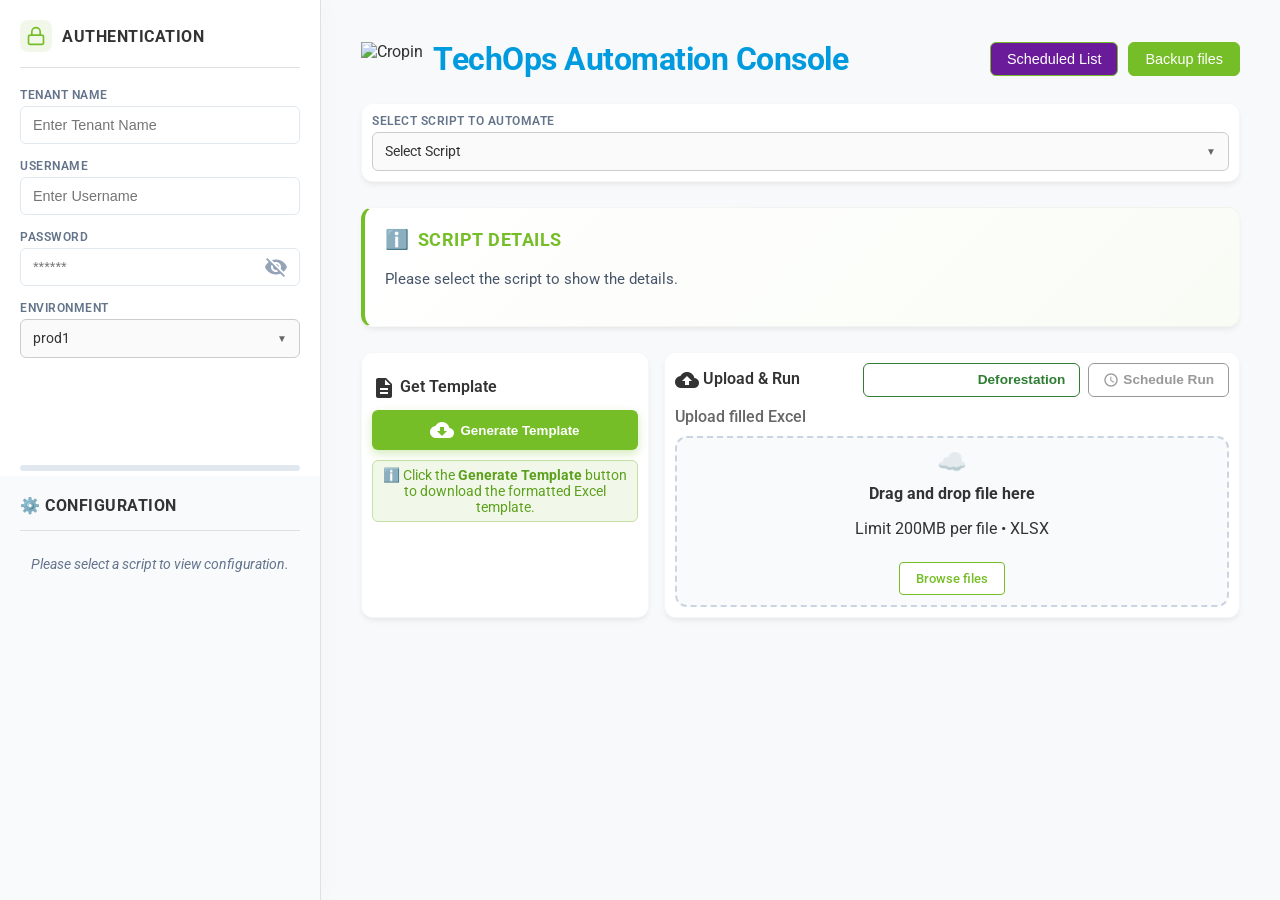
==== static/index.html @ 2af27623 "deforestation new changes" ====
<!DOCTYPE html>
<html lang="en">

<head>
    <meta charset="UTF-8">
    <meta name="viewport" content="width=device-width, initial-scale=1.0">
    <title>TechOps Automation Console</title>
    <link rel="stylesheet" href="/static/css/style.css?v=7">
    <link rel="stylesheet" href="/static/css/admin_logs.css?v=5">
    <link href="https://fonts.googleapis.com/css2?family=Roboto:wght@300;400;500;700&display=swap" rel="stylesheet">
    <link href="https://fonts.googleapis.com/icon?family=Material+Icons" rel="stylesheet">
    <link rel="icon" href="/static/images/logo.png" type="image/png">
    <script src="https://cdn.sheetjs.com/xlsx-0.20.1/package/dist/xlsx.full.min.js"></script>
</head>

<body>
    <div class="sidebar-overlay" id="sidebar-overlay"></div>
    <div class="container">
        <!-- Sidebar -->
        <div class="sidebar">
            <div class="auth-section">
                <div class="sidebar-header">
                    <!-- SVG Lock Icon -->
                    <svg xmlns="http://www.w3.org/2000/svg" width="24" height="24" viewBox="0 0 24 24" fill="none"
                        stroke="currentColor" stroke-width="2" stroke-linecap="round" stroke-linejoin="round"
                        class="lock-icon" style="user-select: none;">
                        <rect x="3" y="11" width="18" height="11" rx="2" ry="2"></rect>
                        <path d="M7 11V7a5 5 0 0 1 10 0v4"></path>
                    </svg>
                    <h2>Authentication</h2>
                </div>

                <div class="input-group">
                    <label for="tenant-code">Tenant Name</label>
                    <input type="text" id="tenant-code" placeholder="Enter Tenant Name" value="">
                </div>
                <div class="input-group">
                    <label for="username">Username</label>
                    <input type="text" id="username" placeholder="Enter Username" value="">
                </div>
                <div class="input-group">
                    <label for="password">Password</label>
                    <div class="password-wrapper">
                        <input type="password" id="password" placeholder="******" value="">
                        <span class="material-icons eye-icon" style="cursor: pointer;">visibility_off</span>
                    </div>
                </div>
                <div class="input-group">
                    <label for="environment">Environment</label>
                    <!-- Hidden native select -->
                    <select id="environment" style="display: none;">
                        <option value="prod1" selected>prod1</option>
                        <option value="prod2">prod2</option>
                        <option value="qa">qa</option>
                        <option value="uat">uat</option>
                    </select>

                    <!-- Custom Environment Dropdown -->
                    <div class="custom-dropdown" id="env-dropdown">
                        <div class="dropdown-selected" id="env-selected">
                            <span id="env-selected-text">prod1</span>
                            <span class="arrow">▼</span>
                        </div>
                        <div class="dropdown-menu" id="env-menu">
                            <ul class="dropdown-list" id="env-list">
                                <li data-value="prod1">prod1</li>
                                <li data-value="prod2">prod2</li>
                                <li data-value="qa">qa</li>
                                <li data-value="uat">uat</li>
                            </ul>
                        </div>
                    </div>
                </div>
            </div>

            <!-- Resizer Handle -->
            <div class="resizer" id="sidebar-resizer"></div>

            <div class="config-section">
                <div class="sidebar-header">
                    <h2>⚙️ CONFIGURATION</h2>
                </div>
                <div class="config-content" id="config-content" style="display: flex;">
                    <div id="config-placeholder"
                        style="color: #64748b; font-size: 0.9rem; font-style: italic; padding: 10px; text-align: center;">
                        Please select a script to view configuration.
                    </div>

                    <div id="config-fields-container" style="display: none;">
                        <div class="input-group">
                            <label for="base-api-url">Put/Post Api Url</label>
                            <input type="text" id="base-api-url"
                                placeholder="https://cloud.cropin.in/services/master/api/tags"
                                value="https://cloud.cropin.in/services/master/api/tags">
                        </div>

                        <div class="input-group" id="group-secondary-url" style="display: none;">
                            <label for="second-base-api-url">Secondary Api Url</label>
                            <input type="text" id="second-base-api-url" placeholder="https://..." value="">
                        </div>

                        <!-- Specific Config for Google API Key -->
                        <div id="google-api-config" style="display: none;">
                            <div class="input-group">
                                <label for="x-api-key">Google API Key</label>
                                <input type="text" id="x-api-key" placeholder="Enter Google API Key"
                                    value="AIzaSyDCx7aFvYx5LLXyk-0ZPGuLrH1HbP1Dff8">
                            </div>
                        </div>

                        <!-- Specific Config for PR_Enablement -->
                        <div id="pr-weather-config"
                            style="display: none; margin-top: 15px; border-top: 1px solid #e0e0e0; padding-top: 10px;">
                            <div class="input-group">
                                <label for="use-farmer-id">Include Farmer ID?</label>
                                <select id="use-farmer-id">
                                    <option value="no">No (Default)</option>
                                    <option value="yes">Yes (From Excel)</option>
                                </select>
                            </div>
                        </div>

                        <!-- Specific Config for Update_ttribute -->
                        <div id="attribute-config" style="display: none;">
                            <div class="input-group">
                                <label for="attr-count-select">Number of Attributes to Update</label>
                                <select id="attr-count-select">
                                    <option value="1">1</option>
                                    <option value="2">2</option>
                                    <option value="3">3</option>
                                    <option value="4">4</option>
                                    <option value="5">5</option>
                                    <option value="6">6</option>
                                    <option value="7">7</option>
                                    <option value="8">8</option>
                                    <option value="9">9</option>
                                    <option value="10">10</option>
                                </select>
                            </div>

                            <p style="font-size: 13px; color: #666; margin-bottom: 10px;">Enter JSON keys for attributes
                                to
                                update:</p>

                            <div class="input-group" id="group-key-1">
                                <label for="attr-key-1">Attribute Key 1</label>
                                <input type="text" id="attr-key-1" placeholder="e.g. Get the key from the API response">
                            </div>
                            <div class="input-group" id="group-key-2" style="display:none;">
                                <label for="attr-key-2">Attribute Key 2</label>
                                <input type="text" id="attr-key-2" placeholder="e.g. Get the key from the API response">
                            </div>
                            <div class="input-group" id="group-key-3" style="display:none;">
                                <label for="attr-key-3">Attribute Key 3</label>
                                <input type="text" id="attr-key-3" placeholder="e.g. Get the key from the API response">
                            </div>
                            <div class="input-group" id="group-key-4" style="display:none;">
                                <label for="attr-key-4">Attribute Key 4</label>
                                <input type="text" id="attr-key-4" placeholder="e.g. Get the key from the API response">
                            </div>
                            <div class="input-group" id="group-key-5" style="display:none;">
                                <label for="attr-key-5">Attribute Key 5</label>
                                <input type="text" id="attr-key-5" placeholder="e.g. Get the key from the API response">
                            </div>
                            <div class="input-group" id="group-key-6" style="display:none;">
                                <label for="attr-key-6">Attribute Key 6</label>
                                <input type="text" id="attr-key-6" placeholder="e.g. Get the key from the API response">
                            </div>
                            <div class="input-group" id="group-key-7" style="display:none;">
                                <label for="attr-key-7">Attribute Key 7</label>
                                <input type="text" id="attr-key-7" placeholder="e.g. Get the key from the API response">
                            </div>
                            <div class="input-group" id="group-key-8" style="display:none;">
                                <label for="attr-key-8">Attribute Key 8</label>
                                <input type="text" id="attr-key-8" placeholder="e.g. Get the key from the API response">
                            </div>
                            <div class="input-group" id="group-key-9" style="display:none;">
                                <label for="attr-key-9">Attribute Key 9</label>
                                <input type="text" id="attr-key-9" placeholder="e.g. Get the key from the API response">
                            </div>
                            <div class="input-group" id="group-key-10" style="display:none;">
                                <label for="attr-key-10">Attribute Key 10</label>
                                <input type="text" id="attr-key-10" placeholder="e.g. Get the key from the API response">
                            </div>
                        </div>

                        <div id="address-config" style="display: none;">

                            <div class="input-group">
                                <label for="addr-count-select">Number of Address Keys</label>
                                <select id="addr-count-select">
                                    <option value="1">1</option>
                                    <option value="2">2</option>
                                    <option value="3">3</option>
                                    <option value="4">4</option>
                                    <option value="5">5</option>
                                    <option value="6">6</option>
                                    <option value="7">7</option>
                                    <option value="8">8</option>
                                    <option value="9">9</option>
                                    <option value="10">10</option>
                                </select>
                            </div>

                            <p
                                style="font-size: 13px; color: #666; margin-top: 10px; margin-bottom: 10px; line-height: 1.4; word-wrap: break-word;">
                                Map Address JSON Keys to Excel columns.
                            </p>

                            <div class="input-group" id="group-addr-1">
                                <label for="address-key-1">Address Key 1</label>
                                <input type="text" id="address-key-1" placeholder="e.g. sublocalityLevel2">
                            </div>
                            <div class="input-group" id="group-addr-2" style="display:none;">
                                <label for="address-key-2">Address Key 2</label>
                                <input type="text" id="address-key-2" placeholder="e.g. village">
                            </div>
                            <div class="input-group" id="group-addr-3" style="display:none;">
                                <label for="address-key-3">Address Key 3</label>
                                <input type="text" id="address-key-3" placeholder="e.g. pincode">
                            </div>
                            <div class="input-group" id="group-addr-4" style="display:none;">
                                <label for="address-key-4">Address Key 4</label>
                                <input type="text" id="address-key-4" placeholder="e.g. state">
                            </div>
                            <div class="input-group" id="group-addr-5" style="display:none;">
                                <label for="address-key-5">Address Key 5</label>
                                <input type="text" id="address-key-5" placeholder="e.g. district">
                            </div>
                            <div class="input-group" id="group-addr-6" style="display:none;">
                                <label for="address-key-6">Address Key 6</label>
                                <input type="text" id="address-key-6" placeholder="e.g. country">
                            </div>
                            <div class="input-group" id="group-addr-7" style="display:none;">
                                <label for="address-key-7">Address Key 7</label>
                                <input type="text" id="address-key-7" placeholder="e.g. addressLine1">
                            </div>
                            <div class="input-group" id="group-addr-8" style="display:none;">
                                <label for="address-key-8">Address Key 8</label>
                                <input type="text" id="address-key-8" placeholder="e.g. addressLine2">
                            </div>
                            <div class="input-group" id="group-addr-9" style="display:none;">
                                <label for="address-key-9">Address Key 9</label>
                                <input type="text" id="address-key-9" placeholder="e.g. region">
                            </div>
                            <div class="input-group" id="group-addr-10" style="display:none;">
                                <label for="address-key-10">Address Key 10</label>
                                <input type="text" id="address-key-10" placeholder="e.g. locality">
                            </div>
                        </div>

                        <!-- Specific Config for Area_Audit_To_CA -->
                        <div id="area-audit-config">
                            <div class="input-group">
                                <label for="area-unit-select">Area Unit</label>
                                <input type="text" id="area-unit-select" placeholder="e.g. Hectare, Acre"
                                    value="Hectare">
                            </div>
                            <div class="input-group">
                                <label for="force-crop-audited">Set 'cropAudited' Value?</label>
                                <select id="force-crop-audited">
                                    <option value="true" selected>True (Default)</option>
                                    <option value="false">False</option>
                                    <option value="none">None (Don't Send)</option>
                                </select>
                            </div>
                        </div>

                        <!-- Specific Config for Coordinate Order Selection -->
                        <div id="coordinate-order-config" style="display: none;">
                            <div class="input-group">
                                <label for="coordinate-order">Coordinate Order</label>
                                <select id="coordinate-order">
                                    <option value="Long, Lat" selected>Long, Lat (Default)</option>
                                    <option value="Lat, Long">Lat, Long</option>
                                </select>
                            </div>
                        </div>

                        <!-- Specific Config for Remove_Variety_Data -->
                        <div id="variety-removal-config" style="display: none;">
                            <div class="input-group">
                                <label for="removal-count-select">Number of Fields to Remove</label>
                                <select id="removal-count-select">
                                    <option value="1">1</option>
                                    <option value="2">2</option>
                                    <option value="3">3</option>
                                    <option value="4">4</option>
                                </select>
                            </div>

                            <p style="font-size: 13px; color: #666; margin-bottom: 10px;">Enter Variety JSON keys, refer
                                to script details section for more info.</p>

                            <div class="input-group" id="group-remove-1">
                                <label for="remove-key-1">Variety Data Key 1</label>
                                <input type="text" id="remove-key-1" placeholder="e.g. cropStages">
                            </div>
                            <div class="input-group" id="group-remove-2" style="display:none;">
                                <label for="remove-key-2">Variety Data Key 2</label>
                                <input type="text" id="remove-key-2" placeholder="e.g. seedGrades">
                            </div>
                            <div class="input-group" id="group-remove-3" style="display:none;">
                                <label for="remove-key-3">Variety Data Key 3</label>
                                <input type="text" id="remove-key-3" placeholder="e.g. harvestGrades">
                            </div>
                            <div class="input-group" id="group-remove-4" style="display:none;">
                                <label for="remove-key-4">Variety Data Key 4</label>
                                <input type="text" id="remove-key-4" placeholder="e.g. subCompanyIds">
                            </div>
                        </div>

                        <!-- Specific Config for Time_delay_in_API_Call -->
                        <div id="time-delay-config" style="display: none;">
                            <div class="input-group">
                                <label for="delay-time-input">Delay Time (seconds)</label>
                                <input type="number" id="delay-time-input" placeholder="e.g. 1" value="1" step="0.1"
                                    min="0">
                            </div>
                        </div>

                        <!-- Threading Config for Geotag Script -->
                        <div id="threading-config" style="display: none;">
                            <div class="input-group">
                                <label for="worker-count">Thread Count for parallel execution</label>
                                <select id="worker-count">
                                    <option value="1">1</option>
                                    <option value="2" selected>2</option>
                                    <option value="3">3</option>
                                    <option value="4">4</option>
                                </select>
                            </div>
                        </div>
                        <!-- Common Batch Size Config -->
                        <div id="common-batch-config" style="display: none;">
                            <div class="input-group">
                                <label for="common-batch-size">Batch Size (Max 100)</label>
                                <input type="number" id="common-batch-size" placeholder="Default 100" value="100"
                                    min="1">
                            </div>
                        </div>

                        <!-- Specific Config for CA_Close_and_Delete -->
                        <div id="ca-close-delete-config" style="display: none;">
                            <div class="input-group">
                                <label for="ca-action-select">CA Action</label>
                                <select id="ca-action-select">
                                    <option value="only close CA">Only Close CA</option>
                                    <option value="only delete CA">Only Delete CA</option>
                                    <option value="close and delete CA" selected>Close and Delete CA</option>
                                </select>
                            </div>
                            <div class="input-group">
                                <label for="ca-x-api-key">X-API-Key</label>
                                <input type="text" id="ca-x-api-key"
                                    placeholder="SEF5qQ6RTDGFWUc36SNuCKGYW1tVuGgGrX1iApUs5DGOc7MS"
                                    value="SEF5qQ6RTDGFWUc36SNuCKGYW1tVuGgGrX1iApUs5DGOc7MS">
                            </div>
                        </div>
                    </div>
                </div>
            </div>
        </div>

        <!-- Main Content -->
        <div class="main-content">
            <div class="header">
                <div class="header-left">
                    <button id="mobile-menu-toggle" class="menu-toggle-btn"
                        style="display: none; margin-right: 10px; background: none; border: none; cursor: pointer;">
                        <span class="material-icons" style="font-size: 28px; color: #333;">menu</span>
                    </button>
                    <img src="/static/images/cropin_text.png" alt="Cropin"
                        style="height: 35px; vertical-align: middle; margin-right: 10px;">
                    <h1 style="display: inline; vertical-align: middle; color: #009ade;">TechOps Automation Console</h1>
                    <button class="backup-btn" id="scheduled-list-btn"
                        style="margin-right: 10px; background-color: #6a1b9a;">Scheduled List</button>
                    <button class="backup-btn" id="backup-btn">Backup files</button>
                </div>
            </div>

            <!-- Added 'card' class here for styling -->
            <div class="card script-selection">
                <div class="input-group">
                    <label>Select Script to Automate</label>
                    <!-- Hidden native socket for logic compatibility -->
                    <select id="script-select" style="display: none;">
                        <option value="" disabled selected>Select a script...</option>
                    </select>

                    <!-- Custom Searchable Dropdown -->
                    <div class="custom-dropdown" id="custom-dropdown">
                        <div class="dropdown-selected" id="dropdown-selected">
                            <span id="selected-text">Select Script</span>
                            <span class="arrow">▼</span>
                        </div>
                        <div class="dropdown-menu" id="dropdown-menu">
                            <div class="dropdown-search">
                                <input type="text" id="dropdown-search-input" placeholder="Search scripts...">
                            </div>
                            <ul class="dropdown-list" id="dropdown-list">
                                <!-- Items populated by JS -->
                            </ul>
                        </div>
                    </div>
                </div>
            </div>

            <!-- Script Details Section -->
            <div class="card script-details" id="script-details-card">
                <h3 class="details-title">Script Details</h3>
                <p id="script-description" class="details-desc">Please select the script to show the details.</p>

                <div class="details-inputs" id="details-inputs-container" style="display: none;">
                    <span class="icon">📝</span>
                    <strong style="font-weight: 600; color: #555;">Required Inputs:</strong>
                    <span id="script-inputs" style="color: #666; margin-left: 5px;">-</span>
                </div>
            </div>

            <!-- Changed to 'action-grid' and added 'card' classes -->
            <div class="action-grid">
                <div class="card step-card step-one">
                    <h2><span class="material-icons" style="vertical-align: middle;">description</span> Get Template
                    </h2>
                    <button class="btn-primary" id="generate-template-btn" style="width: 100%;"><span
                            class="material-icons">cloud_download</span> Generate
                        Template</button>
                    <div class="info-box" id="template-info-box">
                        ℹ️ Click the <strong>Generate Template</strong> button to download the formatted Excel template.
                    </div>
                </div>

                <div class="card step-card step-two">
                    <div
                        style="display: flex; justify-content: space-between; align-items: center; margin-bottom: 10px;">
                        <h2 style="margin: 0;"><span class="material-icons"
                                style="vertical-align: middle;">cloud_upload</span> Upload & Run</h2>
                        <div style="display:flex;gap:8px;align-items:center;">
                            <button id="open-deforestation-modal-btn" class="btn-schedule btn-deforestation">
                                <span class="material-icons" style="font-size:1rem;vertical-align:middle;margin-right:4px;">forest</span>
                                Deforestation
                            </button>
                            <button id="open-schedule-modal-btn" class="btn-schedule" disabled>
                                <span class="material-icons"
                                    style="font-size: 1rem; vertical-align: middle; margin-right: 4px;">schedule</span>
                                Schedule Run
                            </button>
                        </div>
                    </div>
                    <label style="display:block; margin-bottom:10px; font-weight:500; color:#666;">Upload filled
                        Excel</label>
                    <div class="drop-zone" id="drop-zone">
                        <div class="cloud-icon">☁️</div>
                        <div class="drop-text">
                            <strong>Drag and drop file here</strong>
                            <p>Limit 200MB per file • XLSX</p>
                        </div>
                        <label for="file-upload" class="browse-btn">Browse files</label>
                        <input type="file" id="file-upload" accept=".xlsx" hidden>
                    </div>

                    <!-- Run Action (Hidden until upload) -->
                    <div id="run-container" class="run-controls">
                        <button class="btn-primary" id="run-script-btn" style="background-color: #28a745; width: 100%;">
                            ▶ Run Script
                        </button>
                    </div>

                    <!-- Hidden Status Area for download links -->
                    <div id="status-area"></div>
                </div>
            </div>

            <div class="console-box" id="console-box" style="display: none;">
                <div class="console-header">
                    <span>Console Output</span>
                    <div class="console-actions">
                        <button id="copy-logs-btn" class="console-header-btn" title="Copy logs to clipboard">
                            <span class="material-icons">content_copy</span> Copy
                        </button>
                        <button id="download-logs-btn" class="console-header-btn" title="Download logs as .txt file">
                            <span class="material-icons">download</span> Download
                        </button>
                    </div>
                </div>
                <div class="console-content" id="console-content"></div>
            </div>


        </div>
    </div>

    <!-- Deforestation Modal -->
    <div id="deforestation-modal" class="modal" style="display:none;">
        <div class="modal-content" style="max-width:600px;width:90%;margin:5% auto;">
            <div class="modal-header">
                <h2 style="margin:0;font-size:1.2rem;display:flex;align-items:center;gap:6px;">
                    <span class="material-icons" style="color:#2e7d32;font-size:1.3rem;">forest</span>
                    Generate Deforestation Data
                </h2>
                <span class="close" id="deforestation-modal-close">&times;</span>
            </div>

            <!-- Screen 1: Auth -->
            <div id="deforestation-screen-1">
                <div style="display:flex;flex-direction:column;gap:14px;">
                    <div>
                        <label style="font-weight:600;display:block;margin-bottom:4px;">Environment <span style="color:#c0392b;">*</span></label>
                        <select id="deforestation-env" class="form-input" style="width:100%;box-sizing:border-box;">
                            <option value="QA">QA</option>
                            <option value="UAT">UAT</option>
                            <option value="PROD">PROD</option>
                        </select>
                    </div>
                    <div>
                        <label style="font-weight:600;display:block;margin-bottom:4px;">Tenant Name <span style="color:#c0392b;">*</span></label>
                        <input type="text" id="deforestation-tenant" class="form-input" placeholder="Enter tenant name" style="width:100%;box-sizing:border-box;">
                    </div>
                    <div>
                        <label style="font-weight:600;display:block;margin-bottom:4px;">Username <span style="color:#c0392b;">*</span></label>
                        <input type="text" id="deforestation-username" class="form-input" placeholder="Enter username" style="width:100%;box-sizing:border-box;">
                    </div>
                    <div>
                        <label style="font-weight:600;display:block;margin-bottom:4px;">Password <span style="color:#c0392b;">*</span></label>
                        <input type="password" id="deforestation-password" class="form-input" placeholder="Enter password" style="width:100%;box-sizing:border-box;">
                    </div>
                    <div id="deforestation-error-1" style="color:#c0392b;font-size:0.85rem;display:none;"></div>
                </div>
                <div class="modal-footer">
                    <button class="btn-primary" id="deforestation-proceed-btn">
                        <span class="material-icons" style="font-size:1rem;vertical-align:middle;margin-right:4px;">lock_open</span>
                        Authenticate & Proceed
                    </button>
                </div>
            </div>

            <!-- Screen 2: Base URL -->
            <div id="deforestation-screen-2" style="display:none;">
                <div style="display:flex;flex-direction:column;gap:14px;">
                    <div style="background:#f0f7ff;border:1px solid #bbdefb;border-radius:6px;padding:10px;font-size:0.83rem;color:#1565c0;">
                        <span class="material-icons" style="font-size:1rem;vertical-align:middle;margin-right:4px;">check_circle</span>
                        Authentication successful. Token saved.
                    </div>
                    <div>
                        <label style="font-weight:600;display:block;margin-bottom:4px;">Base URL <span style="color:#c0392b;">*</span></label>
                        <input type="text" id="deforestation-base-url" class="form-input" placeholder="https://your-base-url.com" style="width:100%;box-sizing:border-box;">
                    </div>
                    <div id="deforestation-error-2" style="color:#c0392b;font-size:0.85rem;display:none;"></div>
                </div>
                <div class="modal-footer">
                    <button class="btn-primary" id="deforestation-baseurl-proceed-btn">
                        <span class="material-icons" style="font-size:1rem;vertical-align:middle;margin-right:4px;">arrow_forward</span>
                        Proceed
                    </button>
                </div>
            </div>

            <!-- Screen 3: API actions -->
            <div id="deforestation-screen-3" style="display:none;flex:1;overflow-y:auto;">
                <div style="display:flex;flex-direction:column;gap:16px;padding:4px 2px;">

                    <!-- API 1: Generate Template -->
                    <div style="border:1px solid #c8e6c9;border-radius:8px;padding:16px;background:#f9fff9;">
                        <div style="font-weight:700;margin-bottom:6px;color:#2e7d32;font-size:0.95rem;">Generate Template</div>
                        <div style="font-size:0.75rem;color:#777;font-family:monospace;word-break:break-all;margin-bottom:12px;line-height:1.5;">
                            GET /services/fileupload-service/api/bulk-downloads/template?feature=ONBOARD_FARMER_ASSET_FORM
                        </div>
                        <button class="btn-primary" id="deforestation-generate-btn">
                            <span class="material-icons" style="font-size:1rem;vertical-align:middle;margin-right:4px;">description</span>
                            Generate Template
                        </button>
                        <div id="deforestation-generate-status" style="margin-top:8px;font-size:0.82rem;color:#555;word-break:break-word;"></div>
                    </div>

                    <!-- API 2: Download Template -->
                    <div style="border:1px solid #bbdefb;border-radius:8px;padding:16px;background:#f5f9ff;">
                        <div style="font-weight:700;margin-bottom:6px;color:#1565c0;font-size:0.95rem;">Download Template</div>
                        <div style="font-size:0.75rem;color:#777;font-family:monospace;word-break:break-all;margin-bottom:12px;line-height:1.5;">
                            GET /services/fileupload-service/api/bulk-downloads/mass-upload-template/{id}
                        </div>
                        <button class="btn-schedule" id="deforestation-dl-btn" disabled>
                            <span class="material-icons" style="font-size:1rem;vertical-align:middle;margin-right:4px;">cloud_download</span>
                            Download Template
                        </button>
                        <div id="deforestation-dl-status" style="margin-top:8px;font-size:0.82rem;color:#555;word-break:break-word;"></div>
                    </div>

                    <!-- API 3: Upload Template -->
                    <div style="border:1px solid #ffe0b2;border-radius:8px;padding:16px;background:#fffaf5;">
                        <div style="font-weight:700;margin-bottom:6px;color:#e65100;font-size:0.95rem;">Upload Template</div>
                        <div style="font-size:0.75rem;color:#777;font-family:monospace;word-break:break-all;margin-bottom:12px;line-height:1.5;">
                            POST /services/fileupload-service/api/bulk-uploads/template
                        </div>
                        <div style="display:flex;flex-direction:column;gap:10px;margin-bottom:12px;">

                            <!-- File picker -->
                            <div>
                                <label style="font-weight:600;font-size:0.85rem;display:block;margin-bottom:4px;">File <span style="color:#c0392b;">*</span></label>
                                <input type="file" id="deforestation-upload-file" accept=".xlsx,.xls,.csv" style="font-size:0.85rem;width:100%;">
                            </div>

                            <!-- Project ID -->
                            <div>
                                <label style="font-weight:600;font-size:0.85rem;display:block;margin-bottom:4px;">Project ID <span style="color:#c0392b;">*</span></label>
                                <input type="text" id="deforestation-project-id" class="form-input" placeholder="Enter project ID" style="width:100%;box-sizing:border-box;">
                            </div>

                            <!-- Start & End Date -->
                            <div style="display:flex;gap:10px;">
                                <div style="flex:1;">
                                    <label style="font-weight:600;font-size:0.85rem;display:block;margin-bottom:4px;">Start Date <span id="deforestation-start-required" style="color:#c0392b;display:none;">*</span></label>
                                    <input type="date" id="deforestation-start-date" class="form-input" style="width:100%;box-sizing:border-box;">
                                </div>
                                <div style="flex:1;">
                                    <label style="font-weight:600;font-size:0.85rem;display:block;margin-bottom:4px;">End Date <span id="deforestation-end-required" style="color:#c0392b;display:none;">*</span></label>
                                    <input type="date" id="deforestation-end-date" class="form-input" style="width:100%;box-sizing:border-box;">
                                </div>
                            </div>

                            <!-- Enable SUSTAINABILITY feature -->
                            <div style="display:flex;align-items:center;gap:8px;">
                                <input type="checkbox" id="deforestation-sustainability" style="width:16px;height:16px;cursor:pointer;">
                                <label for="deforestation-sustainability" style="font-size:0.85rem;font-weight:600;cursor:pointer;">Enable SUSTAINABILITY feature</label>
                            </div>
                        </div>

                        <button class="btn-primary" id="deforestation-upload-btn" style="background:#e65100;border-color:#e65100;">
                            <span class="material-icons" style="font-size:1rem;vertical-align:middle;margin-right:4px;">upload_file</span>
                            Upload Template
                        </button>
                        <div id="deforestation-upload-status" style="margin-top:8px;font-size:0.82rem;color:#555;word-break:break-word;"></div>
                    </div>

                    <!-- API 4: Process Template -->
                    <div style="border:1px solid #e1bee7;border-radius:8px;padding:16px;background:#fdf5ff;">
                        <div style="font-weight:700;margin-bottom:6px;color:#6a1b9a;font-size:0.95rem;">Process Template</div>
                        <div style="font-size:0.75rem;color:#777;font-family:monospace;word-break:break-all;margin-bottom:12px;line-height:1.5;">
                            POST /services/fileupload-service/api/process-uploads/{uploadId}
                        </div>
                        <button class="btn-primary" id="deforestation-process-btn" style="background:#6a1b9a;border-color:#6a1b9a;" disabled>
                            <span class="material-icons" style="font-size:1rem;vertical-align:middle;margin-right:4px;">play_circle</span>
                            Proceed
                        </button>
                        <div id="deforestation-process-status" style="margin-top:8px;font-size:0.82rem;color:#555;word-break:break-word;"></div>
                    </div>

                    <!-- API 5: Upload Template Status -->
                    <div style="border:1px solid #b2dfdb;border-radius:8px;padding:16px;background:#f5fffe;">
                        <div style="font-weight:700;margin-bottom:6px;color:#00695c;font-size:0.95rem;">Upload Template Status</div>
                        <div style="font-size:0.75rem;color:#777;font-family:monospace;word-break:break-all;margin-bottom:12px;line-height:1.5;">
                            GET /services/fileupload-service/api/bulk-uploads/{uploadId}
                        </div>
                        <button class="btn-primary" id="deforestation-status-btn" style="background:#00695c;border-color:#00695c;" disabled>
                            <span class="material-icons" style="font-size:1rem;vertical-align:middle;margin-right:4px;">refresh</span>
                            Check Status
                        </button>
                        <div id="deforestation-status-response" style="display:none;margin-top:12px;">
                            <div style="font-weight:600;font-size:0.82rem;color:#333;margin-bottom:6px;">Response:</div>
                            <pre id="deforestation-status-json" style="background:#f4f4f4;border:1px solid #ddd;border-radius:6px;padding:10px;font-size:0.78rem;overflow-x:auto;white-space:pre-wrap;word-break:break-word;max-height:200px;overflow-y:auto;margin:0;"></pre>
                        </div>
                        <div id="deforestation-status-error" style="margin-top:8px;font-size:0.82rem;color:#c0392b;display:none;"></div>
                    </div>

                    <!-- API 6: Publish Deforestation -->
                    <div style="border:1px solid #b0bec5;border-radius:8px;padding:16px;background:#f8f9fa;">
                        <div style="font-weight:700;margin-bottom:6px;color:#37474f;font-size:0.95rem;">Publish Deforestation</div>
                        <div style="font-size:0.75rem;color:#777;font-family:monospace;word-break:break-all;margin-bottom:12px;line-height:1.5;">
                            POST /services/farm/api/deforestation/publish-status?srPlotId={srPlotId}
                        </div>
                        <div style="display:flex;align-items:center;gap:10px;margin-bottom:10px;">
                            <label style="font-weight:600;font-size:0.85rem;white-space:nowrap;">Upload Excel:</label>
                            <input type="file" id="deforestation-publish-file" accept=".xlsx,.xls,.csv" style="display:none;">
                            <button class="btn-primary" id="deforestation-publish-upload-btn" style="background:#455a64;border-color:#455a64;padding:6px 14px;font-size:0.82rem;" onclick="document.getElementById('deforestation-publish-file').click()">
                                <span class="material-icons" style="font-size:0.95rem;vertical-align:middle;margin-right:4px;">table_chart</span>
                                Choose Excel
                            </button>
                            <span id="deforestation-publish-filename" style="font-size:0.8rem;color:#555;font-style:italic;">No file chosen</span>
                        </div>
                        <div style="display:flex;gap:10px;align-items:center;">
                            <button class="btn-primary" id="deforestation-publish-btn" style="background:#37474f;border-color:#37474f;" disabled>
                                <span class="material-icons" style="font-size:1rem;vertical-align:middle;margin-right:4px;">publish</span>
                                Publish Deforestation
                            </button>
                            <button class="btn-primary" id="deforestation-publish-stop-btn" style="background:#c0392b;border-color:#c0392b;display:none;">
                                <span class="material-icons" style="font-size:1rem;vertical-align:middle;margin-right:4px;">stop_circle</span>
                                Stop
                            </button>
                        </div>
                        <!-- Inline Terminal -->
                        <div id="deforestation-publish-terminal" style="display:none;margin-top:12px;background:#1e1e1e;border-radius:6px;padding:12px;font-family:monospace;font-size:0.78rem;color:#d4d4d4;max-height:260px;overflow-y:auto;white-space:pre-wrap;word-break:break-word;border:1px solid #333;"></div>
                    </div>

                    <!-- API 7: Croppable Areas Sustainability Batch -->
                    <div style="border:1px solid #c5cae9;border-radius:8px;padding:16px;background:#f8f9ff;">
                        <div style="font-weight:700;margin-bottom:4px;color:#283593;font-size:0.95rem;">
                            <span class="material-icons" style="font-size:1rem;vertical-align:middle;margin-right:4px;">eco</span>
                            Enable Sustainability
                        </div>
                        <div style="font-size:0.75rem;color:#777;font-family:monospace;word-break:break-all;margin-bottom:14px;line-height:1.5;">
                            POST /services/farm/api/croppable-areas/sustainability/v2/batch?features=SUSTAINABILITY
                        </div>

                        <!-- Date range -->
                        <div style="display:flex;gap:10px;margin-bottom:12px;">
                            <div style="flex:1;">
                                <label style="font-weight:600;font-size:0.85rem;display:block;margin-bottom:4px;">Start Date <span style="color:#c0392b;">*</span></label>
                                <input type="date" id="ca-batch-start-date" class="form-input" style="width:100%;box-sizing:border-box;">
                            </div>
                            <div style="flex:1;">
                                <label style="font-weight:600;font-size:0.85rem;display:block;margin-bottom:4px;">End Date <span style="color:#c0392b;">*</span></label>
                                <input type="date" id="ca-batch-end-date" class="form-input" style="width:100%;box-sizing:border-box;">
                            </div>
                        </div>

                        <!-- Excel upload row -->
                        <div style="display:flex;align-items:center;gap:10px;margin-bottom:12px;">
                            <label style="font-weight:600;font-size:0.85rem;white-space:nowrap;">Upload Excel:</label>
                            <input type="file" id="ca-batch-file" accept=".xlsx,.xls,.csv" style="display:none;">
                            <button class="btn-primary" id="ca-batch-upload-btn" style="background:#3949ab;border-color:#3949ab;padding:6px 14px;font-size:0.82rem;" onclick="document.getElementById('ca-batch-file').click()">
                                <span class="material-icons" style="font-size:0.95rem;vertical-align:middle;margin-right:4px;">table_chart</span>
                                Choose Excel
                            </button>
                            <span id="ca-batch-filename" style="font-size:0.8rem;color:#555;font-style:italic;">No file chosen</span>
                        </div>

                        <!-- Action buttons -->
                        <div style="display:flex;gap:10px;align-items:center;">
                            <button class="btn-primary" id="ca-batch-run-btn" style="background:#283593;border-color:#283593;" disabled>
                                <span class="material-icons" style="font-size:1rem;vertical-align:middle;margin-right:4px;">eco</span>
                                Run Batch
                            </button>
                            <button class="btn-primary" id="ca-batch-stop-btn" style="background:#c0392b;border-color:#c0392b;display:none;">
                                <span class="material-icons" style="font-size:1rem;vertical-align:middle;margin-right:4px;">stop_circle</span>
                                Stop
                            </button>
                        </div>

                        <!-- Inline terminal -->
                        <div id="ca-batch-terminal" style="display:none;margin-top:12px;background:#1e1e1e;border-radius:6px;padding:12px;font-family:monospace;font-size:0.78rem;color:#d4d4d4;max-height:260px;overflow-y:auto;white-space:pre-wrap;word-break:break-word;border:1px solid #333;"></div>
                    </div>

                    <div id="deforestation-error-3" style="color:#c0392b;font-size:0.85rem;display:none;"></div>
                </div>
            </div>

        </div>
    </div>

    <!-- Backup Modal -->
    <div id="backup-modal" class="modal">
        <div class="modal-content">
            <div class="modal-header">
                <h2 id="backup-header" style="cursor: pointer; user-select: none;">Google Drive Backups</h2>
                <div style="display: flex; align-items: center; gap: 10px;">
                    <button id="delete-all-backups-btn" style="display: none;">
                        <span class="material-icons"
                            style="font-size: 14px; vertical-align: middle;">delete_forever</span> Delete All Records
                    </button>
                    <span class="close" id="close-modal">&times;</span>
                </div>
            </div>

            <div class="tabs">
                <button class="tab-link active" onclick="openTab(event, 'uploaded-files')">Uploaded Files</button>
                <button class="tab-link" onclick="openTab(event, 'downloaded-files')">Downloaded Files</button>
            </div>

            <div id="uploaded-files" class="tab-content active">
                <!-- List populated by JS -->
                <ul class="file-list" id="uploaded-list">
                    <li class="empty-state">Loading...</li>
                </ul>
            </div>

            <div id="downloaded-files" class="tab-content">
                <!-- List populated by JS -->
                <ul class="file-list" id="downloaded-list">
                    <li class="empty-state">Loading...</li>
                </ul>
            </div>
        </div>
    </div>

    <!-- Confirmation Modal -->
    <div id="confirmation-modal" class="modal">
        <div class="modal-content" style="max-width: 500px;">
            <div class="modal-header">
                <h2>Confirm Action</h2>
                <span class="close" id="close-confirm-modal">&times;</span>
            </div>
            <div class="modal-body" style="padding: 20px;">
                <p style="margin-bottom: 15px; font-size: 1.1em;">You are about to execute <strong><span
                            id="confirm-script-name"></span></strong> with the following
                    authentication details:</p>
                <div style="background: #f5f5f5; padding: 15px; border-radius: 5px; margin-bottom: 20px;">
                    <p><strong>Tenant Name:</strong> <span id="confirm-tenant"></span></p>
                    <p><strong>Username:</strong> <span id="confirm-user"></span></p>
                </div>
                <p style="margin-bottom: 20px;">Do you want to proceed?</p>
                <div style="display: flex; justify-content: flex-end; gap: 10px;">
                    <button id="cancel-run-btn" class="btn-secondary">No, Go Back</button>
                    <button id="confirm-run-btn" class="btn-primary">Yes, Proceed</button>
                </div>
            </div>
        </div>
    </div>



    <!-- Stop All Processes Confirmation Modal -->
    <div id="stop-all-confirm-modal" class="modal">
        <div class="modal-content" style="max-width: 450px;">
            <div class="modal-header">
                <h2 style="color: #dc3545;">⚠ Confirm Stop All</h2>
                <span class="close" id="close-stop-all-confirm">&times;</span>
            </div>
            <div class="modal-body" style="padding: 20px;">
                <p style="margin-bottom: 20px; font-size: 1.1em;">Are you sure you want to stop <strong>ALL</strong>
                    currently running background processes?</p>
                <p style="margin-bottom: 20px; color: #666; font-size: 0.9em;">This action cannot be undone and will
                    abort all active scripts for all users.</p>
                <div style="display: flex; justify-content: flex-end; gap: 10px;">
                    <button id="cancel-stop-all-confirm-btn" class="btn-secondary">Cancel</button>
                    <button id="proceed-stop-all-btn" class="btn-primary" style="background-color: #dc3545;">Yes, Stop
                        All</button>
                </div>
            </div>
        </div>
    </div>

    <!-- Schedule Date Picker Modal -->
    <div id="schedule-run-modal" class="modal">
        <div class="modal-content" style="max-width: 400px;">
            <div class="modal-header">
                <h2>📅 Schedule Script Run</h2>
                <span class="close" id="close-schedule-run">&times;</span>
            </div>
            <div class="modal-body" style="padding: 20px;">
                <p style="margin-bottom: 15px; color: #666; font-size: 0.9em;">Select the date and time you want this
                    script to automatically execute. <strong>Note: Times are based on IST (Indian Standard
                        Time).</strong></p>
                <div class="input-group">
                    <label for="schedule-datetime">Run Date &amp; Time</label>
                    <input type="datetime-local" id="schedule-datetime"
                        style="width: 100%; padding: 10px; border: 1px solid #ddd; border-radius: 4px; font-size: 1rem;"
                        required>
                </div>
                <div class="input-group" style="margin-top: 12px;">
                    <label for="schedule-recurrence">🔁 Repeat</label>
                    <select id="schedule-recurrence"
                        style="width: 100%; padding: 10px; border: 1px solid #ddd; border-radius: 4px; font-size: 1rem;">
                        <option value="none" selected>None (One-time)</option>
                        <option value="daily">Daily</option>
                        <option value="weekly">Weekly</option>
                    </select>
                </div>
                <div class="input-group" style="margin-top: 12px;">
                    <label for="schedule-max-retries">🔄 Auto-retry on Failure</label>
                    <select id="schedule-max-retries"
                        style="width: 100%; padding: 10px; border: 1px solid #ddd; border-radius: 4px; font-size: 1rem;">
                        <option value="0">No retries</option>
                        <option value="1" selected>1 retry (5 min delay)</option>
                        <option value="2">2 retries</option>
                        <option value="3">3 retries</option>
                    </select>
                </div>
                <div style="display: flex; justify-content: flex-end; gap: 10px; margin-top: 20px;">
                    <button id="cancel-schedule-run-btn" class="btn-secondary">Cancel</button>
                    <button id="save-schedule-run-btn" class="btn-primary" style="background-color: #6a1b9a;">Save &amp;
                        Schedule</button>
                </div>
            </div>
        </div>
    </div>

    <!-- Scheduled Jobs List Modal -->
    <div id="scheduled-list-modal" class="modal">
        <div class="modal-content"
            style="max-width: 800px; width: 90%; max-height: 80vh; display: flex; flex-direction: column;">
            <div class="modal-header">
                <h2>📋 Scheduled & Running Scripts</h2>
                <span class="close" id="close-scheduled-list">&times;</span>
            </div>

            <!-- Tabs -->
            <div style="display: flex; border-bottom: 1px solid #ddd; padding: 0 20px; background: #f8f9fa;">
                <button class="tab-btn active" id="tab-scheduled"
                    style="padding: 15px 20px; border: none; background: none; border-bottom: 3px solid #009ade; font-weight: 600; color: #009ade; cursor: pointer; font-size: 1rem;">Scheduled
                    Scripts</button>
                <button class="tab-btn" id="tab-running"
                    style="padding: 15px 20px; border: none; background: none; border-bottom: 3px solid transparent; font-weight: 500; color: #666; cursor: pointer; font-size: 1rem;">Running
                    Scripts</button>
                <button class="tab-btn" id="tab-history"
                    style="padding: 15px 20px; border: none; background: none; border-bottom: 3px solid transparent; font-weight: 500; color: #666; cursor: pointer; font-size: 1rem;">Scheduled
                    History</button>
            </div>

            <div class="modal-body" style="padding: 20px; overflow-y: auto; flex-grow: 1;">
                <!-- Scheduled Content -->
                <div id="content-scheduled" class="tab-content" style="display: block;">
                    <div id="scheduled-jobs-container">Loading...</div>
                </div>

                <!-- Running Content -->
                <div id="content-running" class="tab-content" style="display: none;">
                    <div id="running-jobs-container">Loading...</div>
                </div>

                <!-- History Content -->
                <div id="content-history" class="tab-content" style="display: none;">
                    <div id="history-jobs-container">No history available.</div>
                </div>
            </div>
        </div>
    </div>

    <!-- JS Modules — loaded in dependency order (defer preserves order) -->
    <script src="/static/js/ui.js" defer></script>
    <script src="/static/js/wake_lock.js" defer></script>
    <script src="/static/js/session.js" defer></script>
    <script src="/static/js/sse.js?v=2" defer></script>
    <script src="/static/js/execution.js" defer></script>
    <script src="/static/js/backup.js" defer></script>
    <script src="/static/js/app.js" defer></script>
    <script src="/static/js/admin_logs.js?v=21" defer></script>
</body>

</html>
---- static/css/style.css ----
html {
    overscroll-behavior-y: none;
    height: 100%;
}

:root {
    /* Original Colors Preserved */
    --primary-color: #76be28;
    /* Cropin Green */
    --primary-hover: #5da01e;
    --bg-color: #f8f9fa;
    /* Light Grey BG */
    --sidebar-bg: #ffffff;
    /* White Sidebar */
    --text-color: #333333;
    --text-muted: #666666;
    --border-color: #e0e0e0;
    --card-bg: #ffffff;
    --input-bg: #fafafa;
}

body {
    margin: 0;
    font-family: 'Roboto', sans-serif;
    background-color: var(--bg-color);
    color: var(--text-color);
    height: 100vh;
    display: flex;
    overflow: hidden;
    overscroll-behavior-y: none;
    /* Prevent pull-to-refresh / bounce */
}

.container {
    display: flex;
    width: 100%;
    height: 100%;
}

/* Modern Sidebar (Light - Restored) */
.sidebar {
    width: 280px;
    background: var(--sidebar-bg);
    /* #ffffff */
    border-right: 1px solid var(--border-color);
    padding: 20px;
    display: flex;
    flex-direction: column;
    box-shadow: 4px 0 24px rgba(0, 0, 0, 0.02);
    overflow: hidden;
    /* Handle internal scrolling */
    z-index: 10;
    color: var(--text-color);
}

.auth-section {
    /* Initial split is 50/50 handled by JS or default height */
    height: 50%;
    min-height: 20%;
    max-height: 80%;
    flex: 0 0 auto;
    /* Don't grow/shrink automatically */
    display: flex;
    flex-direction: column;
    gap: 15px;
    overflow-y: auto;
    padding-bottom: 10px;
}

/* Resizer Handle */
.resizer {
    background: #e2e8f0;
    height: 6px;
    cursor: row-resize;
    width: 100%;
    transition: background 0.2s;
    border-radius: 3px;
    margin: 5px 0;
    flex: 0 0 auto;
}

.resizer:hover,
.resizer.active {
    background: var(--primary-color);
}

.sidebar-header {
    display: flex;
    align-items: center;
    gap: 10px;
    margin-bottom: 5px;
    padding-bottom: 15px;
    border-bottom: 1px solid var(--border-color);
}

.sidebar-header h2 {
    font-size: 1rem;
    font-weight: 700;
    color: var(--text-color);
    margin: 0;
    text-transform: uppercase;
    letter-spacing: 0.5px;
}

.lock-icon {
    color: var(--primary-color);
    background: rgba(118, 190, 40, 0.1);
    padding: 6px;
    border-radius: 8px;
    width: 20px;
    height: 20px;
    cursor: pointer;
}

.input-group {
    display: flex;
    flex-direction: column;
    gap: 4px;
}

.input-group label {
    font-size: 0.75rem;
    font-weight: 600;
    color: #64748b;
    /* Slate 500 */
    text-transform: uppercase;
    letter-spacing: 0.5px;
}

.input-group input,
.input-group select {
    width: 100%;
    box-sizing: border-box;
    background: #fff;
    border: 1px solid #e2e8f0;
    padding: 10px 12px;
    border-radius: 6px;
    color: #334155;
    /* Slate 700 */
    font-size: 0.9rem;
    outline: none;
    transition: all 0.2s ease;
}

.input-group select {
    background: #fff url("data:image/svg+xml;charset=UTF-8,%3csvg xmlns='http://www.w3.org/2000/svg' viewBox='0 0 24 24' fill='none' stroke='%2364748b' stroke-width='2' stroke-linecap='round' stroke-linejoin='round'%3e%3cpolyline points='6 9 12 15 18 9'%3e%3c/polyline%3e%3c/svg%3e") no-repeat right 12px center;
    background-size: 14px;
    padding-right: 35px;
    -webkit-appearance: none;
    -moz-appearance: none;
    appearance: none;
}

.input-group input:focus,
.input-group select:focus {
    border-color: var(--primary-color);
    background: #fff;
    box-shadow: 0 0 0 3px rgba(118, 190, 40, 0.1);
}

.input-group input:hover,
.input-group select:hover {
    border-color: #cbd5e1;
}

/* Password Toggle */
.password-wrapper {
    position: relative;
    display: flex;
    align-items: center;
}

.password-wrapper input {
    width: 100%;
    padding-right: 35px;
}

.eye-icon {
    position: absolute;
    right: 12px;
    cursor: pointer;
    color: #94a3b8;
    font-size: 1.1rem;
    transition: color 0.2s;
}

.eye-icon:hover {
    color: var(--primary-color);
}

/* Config Section (Bottom Half) */
.config-section {
    margin-top: 0;
    /* No auto margin, managed by flex */
    padding-top: 10px;
    border-top: none;
    /* Separator handled by resizer */
    background: #f8fafc;
    /* Subtle contrasting BG for config area */
    margin: 0 -20px -20px -20px;
    /* Bleed to edges */
    padding: 20px;
    flex: 1;
    /* Takes remaining space */
    overflow-y: auto;
}

.config-btn {
    background: #fff;
    border: 1px solid #cbd5e1;
    color: #64748b;
    padding: 12px;
    border-radius: 6px;
    font-weight: 600;
    font-size: 0.85rem;
    cursor: pointer;
    width: 100%;
    display: flex;
    justify-content: center;
    align-items: center;
    gap: 8px;
    transition: all 0.2s;
    box-shadow: 0 1px 2px rgba(0, 0, 0, 0.05);
}

.config-btn:hover {
    background: #f1f5f9;
    border-color: #94a3b8;
    color: #334155;
    transform: translateY(-1px);
}

/* Config Content always visible in split view */
.config-content {
    display: flex;
    /* Changed from none to flex */
    flex-direction: column;
    gap: 12px;
    margin-top: 15px;
    /* max-height removed to allow scrolling within the flex container */
    overflow: visible;
}

.config-content.open {
    display: flex;
}

@keyframes slideDown {
    from {
        opacity: 0;
        transform: translateY(-5px);
    }

    to {
        opacity: 1;
        transform: translateY(0);
    }
}

/* Main Content */
.main-content {
    flex: 1;
    padding: 40px;
    display: flex;
    flex-direction: column;
    gap: 15px;
    overflow-y: auto;
}

.header {
    margin-bottom: 10px;
}

.header h1 {
    font-size: 2rem;
    color: #1a1a1a;
    font-weight: 700;
    margin: 0;
    letter-spacing: -0.5px;
}

/* Cards & Layout */
.card {
    background: var(--card-bg);
    padding: 10px;
    /* Reduced from 25px */
    border-radius: 12px;
    box-shadow: 0 4px 6px -1px rgba(0, 0, 0, 0.05), 0 2px 4px -1px rgba(0, 0, 0, 0.03);
    border: 1px solid rgba(0, 0, 0, 0.03);
}

.action-grid {
    display: grid;
    grid-template-columns: 1fr 2fr;
    gap: 15px;
    /* Reduced from 25px */
}

.step-card h2 {
    font-size: 1rem;
    /* Reduced from 1.1rem */
    color: var(--text-color);
    margin-bottom: 10px;
    /* Reduced from 15px */
    font-weight: 600;
}

.btn-primary {
    background: var(--primary-color);
    border: none;
    padding: 8px 16px;
    /* Reduced from 12px 24px */
    border-radius: 6px;
    color: white;
    font-weight: 600;
    cursor: pointer;
    box-shadow: 0 4px 10px rgba(118, 190, 40, 0.3);
    transition: background 0.2s, transform 0.1s;
    display: inline-flex;
    align-items: center;
    justify-content: center;
    gap: 6px;
    /* Reduced from 8px */
}

.btn-primary:hover {
    background: var(--primary-hover);
    transform: translateY(-1px);
}

.btn-secondary {
    background: #ffffff;
    border: 1px solid #cbd5e1;
    padding: 8px 16px;
    border-radius: 6px;
    color: #64748b;
    font-weight: 600;
    cursor: pointer;
    transition: all 0.2s;
    display: inline-flex;
    align-items: center;
    justify-content: center;
    gap: 6px;
}

.btn-secondary:hover {
    background: #f1f5f9;
    border-color: #94a3b8;
    color: #334155;
    transform: translateY(-1px);
}

/* Schedule Run Button */
.btn-schedule {
    display: inline-flex;
    align-items: center;
    justify-content: center;
    background: #ffffff;
    border: 1px solid #6a1b9a;
    color: #6a1b9a;
    padding: 6px 14px;
    border-radius: 6px;
    font-weight: 600;
    cursor: pointer;
    transition: all 0.2s;
    font-size: 0.85rem;
    height: 34px;
}

.btn-schedule:hover:not(:disabled) {
    background: #6a1b9a;
    color: #ffffff;
    transform: translateY(-1px);
    box-shadow: 0 4px 10px rgba(106, 27, 154, 0.2);
}

.btn-schedule:disabled {
    opacity: 0.5;
    filter: grayscale(1);
    cursor: not-allowed;
    background: #ffffff;
    color: #6a1b9a;
    border: 1px solid #6a1b9a;
}

.btn-deforestation {
    border-color: #2e7d32;
    color: #2e7d32;
}

.btn-deforestation:hover {
    background: #2e7d32;
    color: #ffffff;
    box-shadow: 0 4px 10px rgba(46, 125, 50, 0.2);
}

.info-box {
    background: #f1f8e9;
    border: 1px solid #c5e1a5;
    color: #5da01e;
    padding: 6px;
    /* Reduced from 12px */
    border-radius: 6px;
    margin-top: 10px;
    /* Reduced from 15px */
    font-size: 0.85rem;
    /* Reduced from 0.9rem */
    text-align: center;
}

/* Clean Drop Zone */
.drop-zone {
    border: 2px dashed #cbd5e1;
    border-radius: 12px;
    padding: 10px;
    /* Reduced from 30px */
    text-align: center;
    background: #f8fafc;
    transition: all 0.2s;
    display: flex;
    flex-direction: column;
    align-items: center;
    gap: 8px;
    /* Reduced from 15px */
}

.drop-zone:hover,
.drop-zone.dragover {
    border-color: var(--primary-color);
    background: #f1f8e9;
}

.cloud-icon {
    font-size: 1.5rem;
    /* Reduced from 2.5rem */
    color: #94a3b8;
}

.browse-btn {
    padding: 8px 16px;
    background: #fff;
    color: var(--primary-color);
    border: 1px solid var(--primary-color);
    border-radius: 4px;
    font-size: 13px;
    cursor: pointer;
    font-weight: 500;
}

.browse-btn:hover {
    background: #f1f8e9;
}

/* Console Output Section */
.console-header {
    display: flex;
    flex-wrap: wrap;
    align-items: center;
    justify-content: space-between;
    gap: 10px;
    color: #aaa;
    margin-bottom: 8px;
    font-size: 1.1rem;
    font-weight: 500;
    font-family: 'Roboto', sans-serif;
}

.console-actions {
    display: flex;
    gap: 6px;
}

.console-header-btn {
    display: flex;
    align-items: center;
    gap: 4px;
    padding: 3px 8px;
    font-size: 0.85rem;
    background: #f0f0f0;
    border: 1px solid #ccc;
    border-radius: 4px;
    cursor: pointer;
    color: #444;
    font-family: 'Roboto', sans-serif;
    transition: background 0.2s, color 0.2s;
}

.console-header-btn:hover {
    background: #e2e8f0;
    color: #333;
}

.console-header-btn .material-icons {
    font-size: 1rem;
}

.console-box {
    background: #1e1e1e;
    border-radius: 8px;
    padding: 20px;
    font-family: 'Fira Code', 'Courier New', monospace;
    color: #4ade80;
    height: auto;
    min-height: 200px;
    max-height: 500px;
    flex-shrink: 0;
    resize: vertical;
    overflow-y: auto;
    font-size: 1rem;
    box-shadow: inset 0 2px 10px rgba(0, 0, 0, 0.2);
    margin-top: 30px;
}

.console-line {
    white-space: pre-wrap;
    word-break: break-all;
    line-height: 1.5;
    border-bottom: 1px solid #2a2a2a;
}

/* Custom Dropdown Styles (Preserved & Modernized) */
.custom-dropdown {
    position: relative;
    width: 100%;
}

.dropdown-selected {
    background: var(--input-bg);
    border: 1px solid #ccc;
    padding: 10px 12px;
    border-radius: 6px;
    cursor: pointer;
    display: flex;
    justify-content: space-between;
    align-items: center;
    font-size: 0.9rem;
    color: var(--text-color);
    transition: all 0.2s ease;
}

.dropdown-selected:hover {
    border-color: #999;
}

.dropdown-selected.active {
    border-color: var(--primary-color);
    box-shadow: 0 0 0 2px rgba(118, 190, 40, 0.1);
    background-color: #fff;
}

.arrow {
    font-size: 10px;
    color: #666;
    transition: transform 0.2s ease;
}

.dropdown-selected.active .arrow {
    transform: rotate(180deg);
}

.dropdown-menu {
    position: absolute;
    top: calc(100% + 5px);
    left: 0;
    width: 100%;
    background-color: #fff;
    border: 1px solid #eee;
    border-radius: 6px;
    box-shadow: 0 8px 16px rgba(0, 0, 0, 0.1);
    display: none;
    z-index: 1000;
    overflow: hidden;
    animation: fadeIn 0.1s ease-out;
}

@keyframes fadeIn {
    from {
        opacity: 0;
        transform: translateY(-5px);
    }

    to {
        opacity: 1;
        transform: translateY(0);
    }
}

.dropdown-menu.show {
    display: block;
}

.dropdown-search {
    padding: 8px;
    border-bottom: 1px solid #f0f0f0;
    background-color: #fff;
}

.dropdown-search input {
    width: 100%;
    padding: 8px 10px;
    border: 1px solid #e0e0e0;
    border-radius: 4px;
    box-sizing: border-box;
    outline: none;
    font-size: 13px;
    color: #333;
    background-color: #f9f9f9;
}

.dropdown-search input:focus {
    background-color: #fff;
    border-color: var(--primary-color);
}

.dropdown-list {
    list-style: none;
    margin: 0;
    padding: 0;
    max-height: 200px;
    overflow-y: auto;
}

.dropdown-list li {
    padding: 10px 12px;
    cursor: pointer;
    font-size: 14px;
    color: #444;
    transition: background-color 0.1s;
    border-bottom: 1px solid #fafafa;
    display: flex;
    justify-content: space-between;
    align-items: center;
}

.dropdown-list li:hover {
    background-color: #f1f8e9;
    color: var(--primary-color);
}

.dropdown-list li.selected-item {
    background-color: #f1f8e9;
    color: var(--primary-color);
    font-weight: 600;
}

.star-icon {
    font-size: 1.1rem;
    color: #cbd5e1;
    transition: all 0.2s;
    padding: 4px;
    border-radius: 4px;
}

.star-icon:hover {
    color: #f59e0b;
    background: rgba(245, 158, 11, 0.1);
    transform: scale(1.2);
}

.star-icon.active {
    color: #f59e0b;
}

.dropdown-separator {
    height: 1px;
    background: #e2e8f0;
    margin: 4px 0;
}

/* Script Details Section */
.script-details {
    background: linear-gradient(135deg, #ffffff 0%, #f9fcf5 100%);
    border-left: 4px solid var(--primary-color);
    padding: 20px;
    margin-top: 10px;
    margin-bottom: 10px;
    /* Separator */
    transition: all 0.3s ease;
    animation: fadeIn 0.4s ease-out;
}

.details-title {
    margin: 0 0 10px 0;
    font-size: 1.1rem;
    color: var(--primary-color);
    font-weight: 700;
    letter-spacing: 0.5px;
    text-transform: uppercase;
    display: flex;
    align-items: center;
    gap: 8px;
}

.details-title::before {
    content: "ℹ️";
    font-size: 1.2rem;
}

.details-desc {
    color: #475569;
    font-size: 0.95rem;
    line-height: 1.6;
    margin-bottom: 15px;
}

.details-inputs {
    background: #f1f8e9;
    /* Light green tint */
    padding: 12px;
    border-radius: 8px;
    border: 1px solid #dceccf;
    display: flex;
    align-items: flex-start;
    gap: 10px;
}


/* Run Controls - Flex Layout */
.run-controls {
    display: none;
    /* Toggled by JS to flex */
    margin-top: 20px;
    gap: 10px;
    align-items: center;
}

/* Spinner Animation */
.spinner {
    border: 3px solid rgba(255, 255, 255, 0.3);
    border-radius: 50%;
    border-top: 3px solid #ffffff;
    width: 16px;
    height: 16px;
    animation: spin 1s linear infinite;
    display: inline-block;
    vertical-align: middle;
}

@keyframes spin {
    0% {
        transform: rotate(0deg);
    }

    100% {
        transform: rotate(360deg);
    }
}

/* Responsive Design Media Queries */



/* Mobile Devices */
/* Mobile & Tablet Devices (Unified Drawer Layout) */
@media (max-width: 1024px) {
    body {
        flex-direction: column;
        height: auto;
        overflow-y: auto;
        /* Allow body scroll */
    }

    /* Prevent Auto-Zoom on inputs */
    input,
    select,
    textarea,
    .input-group input,
    .input-group select,
    .dropdown-search input {
        font-size: 16px !important;
    }


    .container {
        flex-direction: column;
        height: auto;
    }

    /* Sidebar becomes a drawer or stacked */
    .sidebar {
        position: fixed !important;
        width: 280px;
        height: 100vh;
        height: 100dvh;
        left: 0 !important;
        transform: translateX(-100%);
        /* Hide off-screen */
        top: 0;
        transition: transform 0.3s ease;
        box-shadow: 2px 0 10px rgba(0, 0, 0, 0.1);
        z-index: 1000;
        overflow-y: auto;
        /* Enable vertical scroll */
        display: block;
        /* Stack children vertically */
        padding-bottom: 20px;
        /* Ensure last item isn't cut off */
    }

    .sidebar.active {
        transform: translateX(0);
    }

    /* Allow sidebar sections to grow naturally on mobile */
    .auth-section,
    .config-section {
        height: auto !important;
        max-height: none !important;
        flex: none !important;
        overflow: visible !important;
    }

    .config-section {
        margin-top: 20px;
        padding-bottom: 50px !important;
        /* Extra padding for mobile */
    }

    /* Overlay when sidebar is open */
    .sidebar-overlay {
        display: none;
        position: fixed;
        top: 0;
        left: 0;
        width: 100%;
        height: 100%;
        background: rgba(0, 0, 0, 0.5);
        z-index: 999;
    }

    .sidebar-overlay.active {
        display: block;
    }

    #sidebar-resizer {
        display: none;
        /* No resizing on mobile */
    }

    .main-content {
        padding: 15px;
        width: 100%;
        box-sizing: border-box;
    }

    .header h1 {
        font-size: 1.2rem;
        /* Smaller title */
        vertical-align: middle;
    }

    .header-left {
        flex-wrap: wrap;
        gap: 8px;
    }

    .backup-btn {
        margin-left: 0;
        margin-top: 5px;
        flex: 1;
        /* Allow buttons to grow on mobile */
        text-align: center;
    }

    .header img {
        height: 25px !important;
        /* Smaller logo */
    }

    /* Show hamburger menu */
    .menu-toggle-btn {
        display: inline-block !important;
    }

    .action-grid {
        grid-template-columns: 1fr;
        gap: 15px;
    }

    .input-group label {
        font-size: 0.8rem;
    }

    .btn-primary {
        width: 100%;
        justify-content: center;
        padding: 12px 0;
    }

    /* Stack run controls */
    .run-controls {
        flex-direction: column;
        align-items: stretch;
    }

    .console-box {
        min-height: 150px;
        font-size: 0.85rem;
    }

    /* Make modals or popups robust */
    .dropdown-menu {
        position: relative;
        width: 100%;
        top: 0;
    }
}

/* Header Alignment Fix */
.header-left {
    display: flex;
    align-items: center;
}

.menu-toggle-btn {
    display: none;
    /* Hide on desktop by default */
    padding: 5px;
    margin-right: 15px;
    border-radius: 4px;
    transition: background 0.2s;
}

.menu-toggle-btn:hover {
    background: rgba(0, 0, 0, 0.05);
}

/* Ensure Logo doesn't shrink */
.header-left img {
    flex-shrink: 0;
}

.header h1 {
    line-height: 1.2;
}


/* Backup UI Styles */

.backup-btn {
    background: var(--primary-color);
    border: 1px solid var(--primary-color);
    padding: 8px 16px;
    border-radius: 6px;
    color: #fff;
    font-weight: 500;
    cursor: pointer;
    font-size: 0.9rem;
    transition: all 0.2s;
    white-space: nowrap;
}

#scheduled-list-btn {
    margin-left: auto;
}

.backup-btn:hover {
    background: var(--primary-hover);
    border-color: var(--primary-hover);
}

/* Modal */
.modal {
    display: none;
    position: fixed;
    z-index: 10000;
    left: 0;
    top: 0;
    width: 100%;
    height: 100%;
    overflow: auto;
    background-color: rgba(0, 0, 0, 0.5);
    animation: fadeIn 0.3s;
}

.modal-content {
    background-color: #fefefe;
    margin: 10% auto;
    padding: 20px;
    border: 1px solid #888;
    width: 60%;
    max-width: 800px;
    border-radius: 12px;
    box-shadow: 0 4px 20px rgba(0, 0, 0, 0.2);
    position: relative;
    max-height: 80vh;
    display: flex;
    flex-direction: column;
}

@media (max-width: 768px) {
    .modal-content {
        width: 90%;
        margin: 20% auto;
    }
}

.modal-header {
    display: flex;
    justify-content: space-between;
    align-items: center;
    margin-bottom: 20px;
    border-bottom: 1px solid #eee;
    padding-bottom: 10px;
}

.modal-header h2 {
    margin: 0;
    font-size: 1.5rem;
    color: #333;
}

.close {
    color: #aaa;
    font-size: 28px;
    font-weight: bold;
    cursor: pointer;
}

.close:hover,
.close:focus {
    color: black;
    text-decoration: none;
    cursor: pointer;
}

/* Tabs */
.tabs {
    overflow: hidden;
    border-bottom: 1px solid #ccc;
    margin-bottom: 15px;
    flex-shrink: 0;
}

.tab-link {
    background-color: inherit;
    float: left;
    border: none;
    outline: none;
    cursor: pointer;
    padding: 10px 20px;
    transition: 0.3s;
    font-size: 1rem;
    color: #555;
    border-bottom: 3px solid transparent;
}

.tab-link:hover {
    background-color: #f1f1f1;
}

.tab-link.active {
    border-bottom: 3px solid var(--primary-color);
    color: var(--primary-color);
    font-weight: 600;
}

.tab-content {
    display: none;
    flex: 1;
    overflow-y: auto;
    min-height: 200px;
}

.tab-content.active {
    display: block;
    animation: fadeIn 0.3s;
}

/* File List */
.file-list {
    list-style: none;
    padding: 0;
    margin: 0;
}

.file-item {
    display: flex;
    justify-content: space-between;
    align-items: center;
    padding: 12px 15px;
    border-bottom: 1px solid #eee;
    transition: background 0.1s;
}

.file-item:last-child {
    border-bottom: none;
}

.file-item:hover {
    background-color: #f9f9f9;
}

.file-info {
    display: flex;
    flex-direction: column;
}

.file-name {
    font-weight: 500;
    color: #333;
    font-size: 0.95rem;
}

.file-meta {
    font-size: 0.8rem;
    color: #777;
    margin-top: 4px;
}

.download-btn {
    background-color: white;
    border: 1px solid var(--primary-color);
    color: var(--primary-color);
    padding: 5px 12px;
    border-radius: 4px;
    text-decoration: none;
    font-size: 0.85rem;
    font-weight: 500;
    transition: all 0.2s;
    display: inline-flex;
    align-items: center;
    gap: 4px;
}

.download-btn:hover {
    background-color: var(--primary-color);
    color: white;
}

/* Empty State */
.empty-state {
    text-align: center;
    padding: 40px;
    color: #888;
    font-style: italic;
}

/* Admin Delete Mode Styles */
#delete-all-backups-btn {
    padding: 5px 10px;
    font-size: 0.8rem;
    background-color: #dc3545;
    color: white;
    border: none;
    border-radius: 4px;
    cursor: pointer;
    transition: background 0.2s;
}

#delete-all-backups-btn:hover {
    background-color: #bb2d3b;
}

.delete-record-btn {
    background-color: #fee2e2;
    color: #dc2626;
    border: 1px solid #fecaca;
    padding: 4px 8px;
    border-radius: 4px;
    cursor: pointer;
    display: flex;
    align-items: center;
    gap: 4px;
    font-size: 0.8rem;
    transition: all 0.2s;
}

.delete-record-btn:hover {
    background-color: #fecaca;
    border-color: #fca5a5;
}

.delete-record-btn:disabled {
    opacity: 0.5;
    cursor: not-allowed;
}

.file-actions {
    display: flex;
    gap: 8px;
}

/* --- TOAST NOTIFICATIONS --- */
.toast-container {
    position: fixed;
    top: 20px;
    right: 20px;
    z-index: 9999;
    display: flex;
    flex-direction: column;
    gap: 10px;
    pointer-events: none;
}

.toast {
    background: white;
    box-shadow: 0 10px 30px rgba(0, 0, 0, 0.1), 0 1px 8px rgba(0, 0, 0, 0.05);
    border-radius: 8px;
    padding: 20px 24px;
    min-width: 350px;
    max-width: 500px;
    display: flex;
    align-items: center;
    gap: 16px;
    transform: translateX(120%);
    opacity: 0;
    transition: transform 0.4s cubic-bezier(0.175, 0.885, 0.32, 1.275), opacity 0.4s ease;
    pointer-events: auto;
    border-left: 5px solid #6c757d;
    cursor: pointer;
}

.toast:hover {
    box-shadow: 0 12px 35px rgba(0, 0, 0, 0.15), 0 2px 10px rgba(0, 0, 0, 0.08);
}

.toast.show {
    transform: translateX(0);
    opacity: 1;
}

.toast-icon {
    font-size: 28px;
}

.toast-content {
    flex: 1;
}

.toast-title {
    font-weight: 600;
    font-size: 16px;
    color: #333;
    margin-bottom: 6px;
}

.toast-message {
    font-size: 14px;
    color: #555;
    line-height: 1.5;
    word-break: break-word;
    /* Ensure long filenames wrap */
}

/* Toast Variants */
.toast.success {
    border-left-color: #2e7d32;
}

.toast.success .toast-icon {
    color: #2e7d32;
}

.toast.error {
    border-left-color: #d32f2f;
}

.toast.error .toast-icon {
    color: #d32f2f;
}

.toast.info {
    border-left-color: #0288d1;
}

.toast.info .toast-icon {
    color: #0288d1;
}

/* --- CUSTOM TOOLTIP --- */
.custom-tooltip {
    position: fixed;
    background-color: #6a1b9a;
    color: white;
    padding: 10px 14px;
    border-radius: 8px;
    font-size: 0.85rem;
    z-index: 10000;
    pointer-events: none;
    box-shadow: 0 6px 16px rgba(0, 0, 0, 0.25);
    max-width: 280px;
    line-height: 1.4;
    transition: opacity 0.2s ease-in-out, transform 0.2s ease-in-out;
    opacity: 0;
    transform: translateY(5px);
    text-align: center;
    border: 1px solid rgba(255, 255, 255, 0.1);
    font-weight: 400;
}

.custom-tooltip.show {
    opacity: 1;
    transform: translateY(0);
}

.custom-tooltip::after {
    content: '';
    position: absolute;
    bottom: -8px;
    left: 50%;
    margin-left: -8px;
    border-width: 8px 8px 0 8px;
    border-style: solid;
    border-color: #6a1b9a transparent transparent transparent;
}
---- static/css/admin_logs.css ----
/*
  admin_logs.css
  Styles for the easter egg Server Logs floating console + Stop All panel.
  Covers all screen sizes (desktop, tablet, mobile) and all states
  (normal, minimized, maximized/fullscreen).
*/

/* =========================================================
   BASE WRAPPER — applies to both panels
   ========================================================= */
.admin-console-wrapper {
    position: fixed;
    bottom: 20px;
    right: 20px;
    /* Default desktop size */
    width: 620px;
    height: 420px;
    background-color: #ffffff;
    border: 1px solid #e0e0e0;
    border-radius: 8px;
    box-shadow: 0 10px 40px rgba(0, 0, 0, 0.22);
    display: none;
    /* hidden by default */
    flex-direction: column;
    z-index: 9999;
    font-family: 'Roboto', sans-serif;
    overflow: hidden;
    transition:
        width 0.25s ease,
        height 0.25s ease,
        bottom 0.25s ease,
        right 0.25s ease,
        top 0.25s ease,
        left 0.25s ease,
        border-radius 0.2s ease;
}

/* =========================================================
   FULLSCREEN / MAXIMIZED
   ========================================================= */
.admin-console-wrapper.fullscreen {
    width: 100vw !important;
    height: 100vh !important;
    /* fallback */
    height: 100dvh !important;
    /* mobile: excludes URL bar */
    top: 0 !important;
    left: 0 !important;
    right: 0 !important;
    bottom: 0 !important;
    border-radius: 0 !important;
    transform: none !important;
    box-shadow: none;
}

/* =========================================================
   MINIMIZED — collapses to a title bar at the bottom edge
   ========================================================= */
.admin-console-wrapper.minimized {
    width: 280px;
    height: 42px;
    bottom: 0 !important;
    border-radius: 8px 8px 0 0;
    cursor: pointer;
    box-shadow: 0 -2px 10px rgba(0, 0, 0, 0.15);
    overflow: hidden;
}

/* =========================================================
   HEADER
   ========================================================= */
.admin-console-header {
    background-color: #f8f9fa;
    border-bottom: 1px solid #e0e0e0;
    padding: 0 12px;
    height: 42px;
    min-height: 42px;
    display: flex;
    justify-content: space-between;
    align-items: center;
    cursor: grab;
    user-select: none;
    flex-shrink: 0;
}

.admin-console-header:active {
    cursor: grabbing;
}

.admin-console-title {
    font-weight: 500;
    color: #333;
    display: flex;
    align-items: center;
    gap: 8px;
    font-size: 13px;
    white-space: nowrap;
    overflow: hidden;
    text-overflow: ellipsis;
}

.admin-console-title .material-icons {
    color: #009ade;
    font-size: 18px;
    flex-shrink: 0;
}

.admin-console-controls {
    display: flex;
    gap: 4px;
    flex-shrink: 0;
}

/* =========================================================
   HEADER BUTTONS
   ========================================================= */
.admin-console-btn {
    background: none;
    border: none;
    cursor: pointer;
    color: #666;
    width: 28px;
    height: 28px;
    display: flex;
    align-items: center;
    justify-content: center;
    border-radius: 4px;
    transition: background-color 0.15s, color 0.15s;
    flex-shrink: 0;
}

.admin-console-btn .material-icons {
    font-size: 17px;
}

.admin-console-btn:hover {
    background-color: #e2e8f0;
    color: #333;
}

.admin-console-btn.close:hover {
    background-color: #ffebee;
    color: #d32f2f;
}

.admin-console-btn.minimize:hover {
    background-color: #e8f5e9;
    color: #2e7d32;
}

/* hide non-close buttons when minimized so only the title + close show */
.admin-console-wrapper.minimized .admin-console-btn:not(.close) {
    display: none;
}

/* =========================================================
   TOOLBAR (Search bar row)
   ========================================================= */
.admin-console-toolbar {
    padding: 7px 12px;
    border-bottom: 1px solid #e0e0e0;
    background-color: #ffffff;
    display: flex;
    align-items: center;
    gap: 8px;
    flex-shrink: 0;
}

.admin-console-wrapper.minimized .admin-console-toolbar {
    display: none;
}

.admin-search-input {
    flex: 1;
    min-width: 0;
    padding: 6px 10px;
    border: 1px solid #ced4da;
    border-radius: 4px;
    font-size: 12px;
    outline: none;
    transition: border-color 0.2s;
    font-family: monospace;
}

.admin-search-input:focus {
    border-color: #009ade;
}

/* =========================================================
   LOG BODY  (scrollable content area)
   flex:1 + min-height:0 + height:0 is the correct pattern
   to make a flex child scrollable on all browsers incl. iOS
   ========================================================= */
.admin-console-body {
    flex: 1;
    min-height: 0;
    height: 0;
    background-color: #1e1e1e;
    color: #d4d4d4;
    padding: 10px;
    overflow-y: auto;
    -webkit-overflow-scrolling: touch;
    /* iOS momentum scroll */
    overscroll-behavior: contain;
    font-family: 'Consolas', 'Courier New', monospace;
    font-size: 13px;
    line-height: 1.5;
}

.admin-console-wrapper.minimized .admin-console-body,
.admin-console-wrapper.minimized #admin-jump-latest {
    display: none !important;
}

/* Stop All uses a light body */
#stop-all-console .admin-console-body {
    background-color: #f8f9fa;
    color: #333;
    font-family: 'Roboto', sans-serif;
    font-size: 0.9rem;
}

/* =========================================================
   LOG LINES
   ========================================================= */
.admin-log-line {
    word-break: break-all;
    white-space: pre-wrap;
    margin-bottom: 2px;
    padding: 2px 4px;
    border-radius: 3px;
    content-visibility: auto;
    /* Greatly improves performance for 60k+ lines by skipping off-screen rendering */
    contain-intrinsic-size: 0 19px;
    /* Approximate height of a log line to prevent scroll jumpiness */
}

.admin-log-line.search-match {
    background-color: rgba(0, 154, 222, 0.25);
    color: #ffffff;
    font-weight: 600;
}

/* =========================================================
   TABLET  (769px – 1100px)
   Panel is a bit narrower to sit comfortably without overlapping content
   ========================================================= */
@media (min-width: 769px) and (max-width: 1100px) {
    .admin-console-wrapper:not(.fullscreen):not(.minimized) {
        width: min(560px, calc(100vw - 40px));
        height: min(400px, 55vh);
    }
}

/* =========================================================
   MOBILE  (≤ 768px)
   Fills most of the screen; maximise for true fullscreen
   ========================================================= */
@media (max-width: 768px) {
    .admin-console-wrapper:not(.fullscreen):not(.minimized) {
        width: calc(100vw - 24px);
        height: 55dvh;
        /* ≈ half the visible screen */
        right: 12px;
        bottom: 16px;
    }

    .admin-console-wrapper.minimized {
        width: calc(100vw - 24px);
        height: 42px;
        right: 12px;
        bottom: 0;
    }

    /* Bigger tap targets on mobile */
    .admin-console-btn {
        width: 34px;
        height: 34px;
    }

    .admin-console-header {
        padding: 0 10px;
    }

    /* Fullscreen: smooth touch scroll */
    .admin-console-wrapper.fullscreen .admin-console-body {
        -webkit-overflow-scrolling: touch;
        overscroll-behavior: contain;
        font-size: 12px;
        /* slightly smaller font so more lines fit */
    }
}

/* =========================================================
   VERY SMALL SCREENS  (≤ 400px — small Android / iPhone SE)
   ========================================================= */
@media (max-width: 400px) {
    .admin-console-wrapper:not(.fullscreen):not(.minimized) {
        width: calc(100vw - 16px);
        height: 60dvh;
        right: 8px;
        bottom: 12px;
    }

    .admin-console-wrapper.minimized {
        width: calc(100vw - 16px);
        right: 8px;
    }

    .admin-console-title {
        font-size: 12px;
    }
}
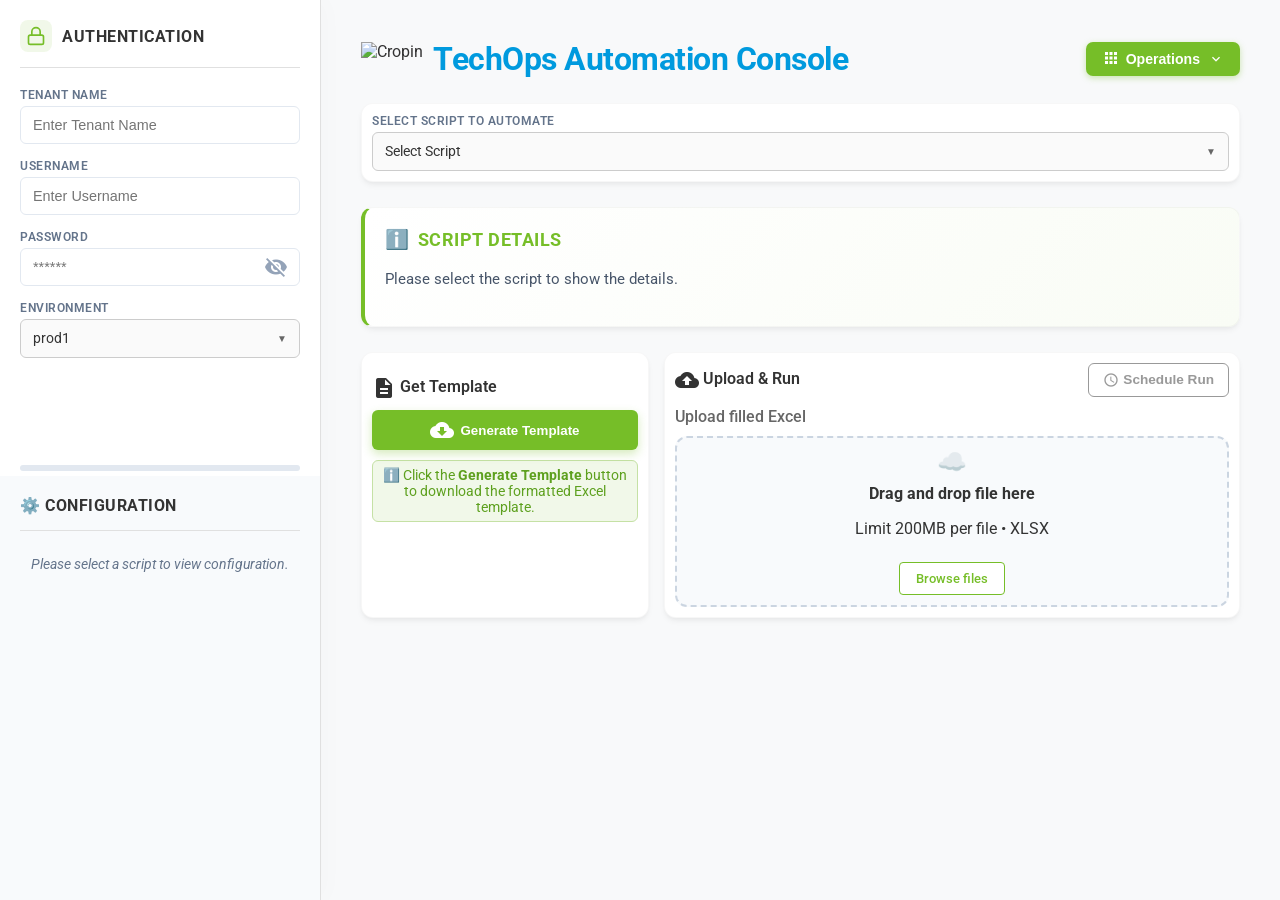
==== commit dab68a93: "new deforestation changes were added" ====
--- a/static/index.html
+++ b/static/index.html
@@ -180,7 +180,8 @@
                             </div>
                             <div class="input-group" id="group-key-10" style="display:none;">
                                 <label for="attr-key-10">Attribute Key 10</label>
-                                <input type="text" id="attr-key-10" placeholder="e.g. Get the key from the API response">
+                                <input type="text" id="attr-key-10"
+                                    placeholder="e.g. Get the key from the API response">
                             </div>
                         </div>
 
@@ -319,6 +320,16 @@
                             </div>
                         </div>
 
+                        <!-- Specific Config for Valid Types -->
+                        <div id="valid-types-config" style="display: none;">
+                            <div class="input-group">
+                                <label for="valid-types-input">Valid Types (Comma-separated)</label>
+                                <input type="text" id="valid-types-input"
+                                    placeholder="e.g. ACTIVE_INGREDIENT, APPLICATION_TYPE, BRAND_NAME, MODE_OF_APPLICATION"
+                                    value="ACTIVE_INGREDIENT,APPLICATION_TYPE,BRAND_NAME,MODE_OF_APPLICATION">
+                            </div>
+                        </div>
+
                         <!-- Threading Config for Geotag Script -->
                         <div id="threading-config" style="display: none;">
                             <div class="input-group">
@@ -373,9 +384,51 @@
                     <img src="/static/images/cropin_text.png" alt="Cropin"
                         style="height: 35px; vertical-align: middle; margin-right: 10px;">
                     <h1 style="display: inline; vertical-align: middle; color: #009ade;">TechOps Automation Console</h1>
-                    <button class="backup-btn" id="scheduled-list-btn"
-                        style="margin-right: 10px; background-color: #6a1b9a;">Scheduled List</button>
-                    <button class="backup-btn" id="backup-btn">Backup files</button>
+                    <!-- Operations dropdown -->
+                    <div id="tools-dropdown-wrapper" style="position:relative;margin-left:auto;">
+                        <button id="tools-dropdown-btn" onclick="toggleToolsMenu(event)" style="display:inline-flex;align-items:center;gap:6px;padding:8px 16px;background:#76be28;color:#fff;border:none;border-radius:7px;font-size:0.88rem;font-weight:600;cursor:pointer;transition:background .15s;box-shadow:0 2px 6px rgba(118,190,40,.35);">
+                            <span class="material-icons" style="font-size:1.1rem;">apps</span>
+                            Operations
+                            <span class="material-icons" style="font-size:1rem;margin-left:2px;" id="tools-chevron">expand_more</span>
+                        </button>
+                        <div id="tools-dropdown-menu" style="display:none;position:absolute;right:0;top:calc(100% + 8px);background:#fff;border:1px solid #dde3ec;border-radius:10px;box-shadow:0 10px 28px rgba(0,0,0,.13);min-width:200px;z-index:9999;overflow:hidden;">
+                            <a href="/deforestation" style="display:flex;align-items:center;gap:10px;padding:11px 16px;text-decoration:none;color:#1a1a2e;font-size:0.88rem;font-weight:500;transition:background .12s;" onmouseover="this.style.background='#f0faf0'" onmouseout="this.style.background=''">
+                                <span class="material-icons" style="font-size:1.1rem;color:#2e7d32;">forest</span>
+                                Deforestation
+                            </a>
+                            <div style="height:1px;background:#eee;margin:0 12px;"></div>
+                            <button id="scheduled-list-btn" onclick="closeToolsMenu()" style="display:flex;align-items:center;gap:10px;padding:11px 16px;width:100%;background:none;border:none;color:#1a1a2e;font-size:0.88rem;font-weight:500;cursor:pointer;text-align:left;transition:background .12s;" onmouseover="this.style.background='#f5f0ff'" onmouseout="this.style.background=''">
+                                <span class="material-icons" style="font-size:1.1rem;color:#6a1b9a;">schedule</span>
+                                Scheduled List
+                            </button>
+                            <div style="height:1px;background:#eee;margin:0 12px;"></div>
+                            <button id="backup-btn" onclick="closeToolsMenu()" style="display:flex;align-items:center;gap:10px;padding:11px 16px;width:100%;background:none;border:none;color:#1a1a2e;font-size:0.88rem;font-weight:500;cursor:pointer;text-align:left;transition:background .12s;" onmouseover="this.style.background='#f0f4ff'" onmouseout="this.style.background=''">
+                                <span class="material-icons" style="font-size:1.1rem;color:#1565c0;">backup</span>
+                                Backup Files
+                            </button>
+                        </div>
+                    </div>
+                    <script>
+                        function toggleToolsMenu(e) {
+                            e.stopPropagation();
+                            const menu = document.getElementById('tools-dropdown-menu');
+                            const btn  = document.getElementById('tools-dropdown-btn');
+                            const chevron = document.getElementById('tools-chevron');
+                            const open = menu.style.display === 'block';
+                            menu.style.display = open ? 'none' : 'block';
+                            chevron.textContent = open ? 'expand_more' : 'expand_less';
+                            btn.style.background = open ? '#76be28' : '#5da01e';
+                        }
+                        function closeToolsMenu() {
+                            document.getElementById('tools-dropdown-menu').style.display = 'none';
+                            document.getElementById('tools-chevron').textContent = 'expand_more';
+                        }
+                        document.addEventListener('click', function(e) {
+                            if (!document.getElementById('tools-dropdown-wrapper').contains(e.target)) {
+                                closeToolsMenu();
+                            }
+                        });
+                    </script>
                 </div>
             </div>
 
@@ -436,17 +489,11 @@
                         style="display: flex; justify-content: space-between; align-items: center; margin-bottom: 10px;">
                         <h2 style="margin: 0;"><span class="material-icons"
                                 style="vertical-align: middle;">cloud_upload</span> Upload & Run</h2>
-                        <div style="display:flex;gap:8px;align-items:center;">
-                            <button id="open-deforestation-modal-btn" class="btn-schedule btn-deforestation">
-                                <span class="material-icons" style="font-size:1rem;vertical-align:middle;margin-right:4px;">forest</span>
-                                Deforestation
-                            </button>
-                            <button id="open-schedule-modal-btn" class="btn-schedule" disabled>
-                                <span class="material-icons"
-                                    style="font-size: 1rem; vertical-align: middle; margin-right: 4px;">schedule</span>
-                                Schedule Run
-                            </button>
-                        </div>
+                        <button id="open-schedule-modal-btn" class="btn-schedule" disabled>
+                            <span class="material-icons"
+                                style="font-size: 1rem; vertical-align: middle; margin-right: 4px;">schedule</span>
+                            Schedule Run
+                        </button>
                     </div>
                     <label style="display:block; margin-bottom:10px; font-weight:500; color:#666;">Upload filled
                         Excel</label>
@@ -506,7 +553,8 @@
             <div id="deforestation-screen-1">
                 <div style="display:flex;flex-direction:column;gap:14px;">
                     <div>
-                        <label style="font-weight:600;display:block;margin-bottom:4px;">Environment <span style="color:#c0392b;">*</span></label>
+                        <label style="font-weight:600;display:block;margin-bottom:4px;">Environment <span
+                                style="color:#c0392b;">*</span></label>
                         <select id="deforestation-env" class="form-input" style="width:100%;box-sizing:border-box;">
                             <option value="QA">QA</option>
                             <option value="UAT">UAT</option>
@@ -514,22 +562,29 @@
                         </select>
                     </div>
                     <div>
-                        <label style="font-weight:600;display:block;margin-bottom:4px;">Tenant Name <span style="color:#c0392b;">*</span></label>
-                        <input type="text" id="deforestation-tenant" class="form-input" placeholder="Enter tenant name" style="width:100%;box-sizing:border-box;">
+                        <label style="font-weight:600;display:block;margin-bottom:4px;">Tenant Name <span
+                                style="color:#c0392b;">*</span></label>
+                        <input type="text" id="deforestation-tenant" class="form-input" placeholder="Enter tenant name"
+                            style="width:100%;box-sizing:border-box;">
                     </div>
                     <div>
-                        <label style="font-weight:600;display:block;margin-bottom:4px;">Username <span style="color:#c0392b;">*</span></label>
-                        <input type="text" id="deforestation-username" class="form-input" placeholder="Enter username" style="width:100%;box-sizing:border-box;">
+                        <label style="font-weight:600;display:block;margin-bottom:4px;">Username <span
+                                style="color:#c0392b;">*</span></label>
+                        <input type="text" id="deforestation-username" class="form-input" placeholder="Enter username"
+                            style="width:100%;box-sizing:border-box;">
                     </div>
                     <div>
-                        <label style="font-weight:600;display:block;margin-bottom:4px;">Password <span style="color:#c0392b;">*</span></label>
-                        <input type="password" id="deforestation-password" class="form-input" placeholder="Enter password" style="width:100%;box-sizing:border-box;">
+                        <label style="font-weight:600;display:block;margin-bottom:4px;">Password <span
+                                style="color:#c0392b;">*</span></label>
+                        <input type="password" id="deforestation-password" class="form-input"
+                            placeholder="Enter password" style="width:100%;box-sizing:border-box;">
                     </div>
                     <div id="deforestation-error-1" style="color:#c0392b;font-size:0.85rem;display:none;"></div>
                 </div>
                 <div class="modal-footer">
                     <button class="btn-primary" id="deforestation-proceed-btn">
-                        <span class="material-icons" style="font-size:1rem;vertical-align:middle;margin-right:4px;">lock_open</span>
+                        <span class="material-icons"
+                            style="font-size:1rem;vertical-align:middle;margin-right:4px;">lock_open</span>
                         Authenticate & Proceed
                     </button>
                 </div>
@@ -538,19 +593,24 @@
             <!-- Screen 2: Base URL -->
             <div id="deforestation-screen-2" style="display:none;">
                 <div style="display:flex;flex-direction:column;gap:14px;">
-                    <div style="background:#f0f7ff;border:1px solid #bbdefb;border-radius:6px;padding:10px;font-size:0.83rem;color:#1565c0;">
-                        <span class="material-icons" style="font-size:1rem;vertical-align:middle;margin-right:4px;">check_circle</span>
+                    <div
+                        style="background:#f0f7ff;border:1px solid #bbdefb;border-radius:6px;padding:10px;font-size:0.83rem;color:#1565c0;">
+                        <span class="material-icons"
+                            style="font-size:1rem;vertical-align:middle;margin-right:4px;">check_circle</span>
                         Authentication successful. Token saved.
                     </div>
                     <div>
-                        <label style="font-weight:600;display:block;margin-bottom:4px;">Base URL <span style="color:#c0392b;">*</span></label>
-                        <input type="text" id="deforestation-base-url" class="form-input" placeholder="https://your-base-url.com" style="width:100%;box-sizing:border-box;">
+                        <label style="font-weight:600;display:block;margin-bottom:4px;">Base URL <span
+                                style="color:#c0392b;">*</span></label>
+                        <input type="text" id="deforestation-base-url" class="form-input"
+                            placeholder="https://your-base-url.com" style="width:100%;box-sizing:border-box;">
                     </div>
                     <div id="deforestation-error-2" style="color:#c0392b;font-size:0.85rem;display:none;"></div>
                 </div>
                 <div class="modal-footer">
                     <button class="btn-primary" id="deforestation-baseurl-proceed-btn">
-                        <span class="material-icons" style="font-size:1rem;vertical-align:middle;margin-right:4px;">arrow_forward</span>
+                        <span class="material-icons"
+                            style="font-size:1rem;vertical-align:middle;margin-right:4px;">arrow_forward</span>
                         Proceed
                     </button>
                 </div>
@@ -562,154 +622,256 @@
 
                     <!-- API 1: Generate Template -->
                     <div style="border:1px solid #c8e6c9;border-radius:8px;padding:16px;background:#f9fff9;">
-                        <div style="font-weight:700;margin-bottom:6px;color:#2e7d32;font-size:0.95rem;">Generate Template</div>
-                        <div style="font-size:0.75rem;color:#777;font-family:monospace;word-break:break-all;margin-bottom:12px;line-height:1.5;">
-                            GET /services/fileupload-service/api/bulk-downloads/template?feature=ONBOARD_FARMER_ASSET_FORM
+                        <div style="font-weight:700;margin-bottom:6px;color:#2e7d32;font-size:0.95rem;">Generate
+                            Template</div>
+                        <div
+                            style="font-size:0.75rem;color:#777;font-family:monospace;word-break:break-all;margin-bottom:12px;line-height:1.5;">
+                            GET
+                            /services/fileupload-service/api/bulk-downloads/template?feature=ONBOARD_FARMER_ASSET_FORM
                         </div>
                         <button class="btn-primary" id="deforestation-generate-btn">
-                            <span class="material-icons" style="font-size:1rem;vertical-align:middle;margin-right:4px;">description</span>
+                            <span class="material-icons"
+                                style="font-size:1rem;vertical-align:middle;margin-right:4px;">description</span>
                             Generate Template
                         </button>
-                        <div id="deforestation-generate-status" style="margin-top:8px;font-size:0.82rem;color:#555;word-break:break-word;"></div>
+                        <div id="deforestation-generate-status"
+                            style="margin-top:8px;font-size:0.82rem;color:#555;word-break:break-word;"></div>
                     </div>
 
                     <!-- API 2: Download Template -->
                     <div style="border:1px solid #bbdefb;border-radius:8px;padding:16px;background:#f5f9ff;">
-                        <div style="font-weight:700;margin-bottom:6px;color:#1565c0;font-size:0.95rem;">Download Template</div>
-                        <div style="font-size:0.75rem;color:#777;font-family:monospace;word-break:break-all;margin-bottom:12px;line-height:1.5;">
+                        <div style="font-weight:700;margin-bottom:6px;color:#1565c0;font-size:0.95rem;">Download
+                            Template</div>
+                        <div
+                            style="font-size:0.75rem;color:#777;font-family:monospace;word-break:break-all;margin-bottom:12px;line-height:1.5;">
                             GET /services/fileupload-service/api/bulk-downloads/mass-upload-template/{id}
                         </div>
+                        <div style="display:flex;align-items:center;gap:8px;margin-bottom:10px;">
+                            <label style="font-weight:600;font-size:0.85rem;white-space:nowrap;">Template ID:</label>
+                            <input type="text" id="deforestation-manual-template-id" class="form-input"
+                                placeholder="auto-filled · or enter manually"
+                                style="flex:1;font-size:0.83rem;box-sizing:border-box;">
+                        </div>
                         <button class="btn-schedule" id="deforestation-dl-btn" disabled>
-                            <span class="material-icons" style="font-size:1rem;vertical-align:middle;margin-right:4px;">cloud_download</span>
+                            <span class="material-icons"
+                                style="font-size:1rem;vertical-align:middle;margin-right:4px;">cloud_download</span>
                             Download Template
                         </button>
-                        <div id="deforestation-dl-status" style="margin-top:8px;font-size:0.82rem;color:#555;word-break:break-word;"></div>
+                        <div id="deforestation-dl-status"
+                            style="margin-top:8px;font-size:0.82rem;color:#555;word-break:break-word;"></div>
                     </div>
 
                     <!-- API 3: Upload Template -->
                     <div style="border:1px solid #ffe0b2;border-radius:8px;padding:16px;background:#fffaf5;">
-                        <div style="font-weight:700;margin-bottom:6px;color:#e65100;font-size:0.95rem;">Upload Template</div>
-                        <div style="font-size:0.75rem;color:#777;font-family:monospace;word-break:break-all;margin-bottom:12px;line-height:1.5;">
+                        <div style="font-weight:700;margin-bottom:6px;color:#e65100;font-size:0.95rem;">Upload Template
+                        </div>
+                        <div
+                            style="font-size:0.75rem;color:#777;font-family:monospace;word-break:break-all;margin-bottom:12px;line-height:1.5;">
                             POST /services/fileupload-service/api/bulk-uploads/template
                         </div>
                         <div style="display:flex;flex-direction:column;gap:10px;margin-bottom:12px;">
 
                             <!-- File picker -->
                             <div>
-                                <label style="font-weight:600;font-size:0.85rem;display:block;margin-bottom:4px;">File <span style="color:#c0392b;">*</span></label>
-                                <input type="file" id="deforestation-upload-file" accept=".xlsx,.xls,.csv" style="font-size:0.85rem;width:100%;">
+                                <label style="font-weight:600;font-size:0.85rem;display:block;margin-bottom:4px;">File
+                                    <span style="color:#c0392b;">*</span></label>
+                                <input type="file" id="deforestation-upload-file" accept=".xlsx,.xls,.csv"
+                                    style="font-size:0.85rem;width:100%;">
                             </div>
 
                             <!-- Project ID -->
                             <div>
-                                <label style="font-weight:600;font-size:0.85rem;display:block;margin-bottom:4px;">Project ID <span style="color:#c0392b;">*</span></label>
-                                <input type="text" id="deforestation-project-id" class="form-input" placeholder="Enter project ID" style="width:100%;box-sizing:border-box;">
+                                <label
+                                    style="font-weight:600;font-size:0.85rem;display:block;margin-bottom:4px;">Project
+                                    ID <span style="color:#c0392b;">*</span></label>
+                                <input type="text" id="deforestation-project-id" class="form-input"
+                                    placeholder="Enter project ID" style="width:100%;box-sizing:border-box;">
                             </div>
 
                             <!-- Start & End Date -->
                             <div style="display:flex;gap:10px;">
                                 <div style="flex:1;">
-                                    <label style="font-weight:600;font-size:0.85rem;display:block;margin-bottom:4px;">Start Date <span id="deforestation-start-required" style="color:#c0392b;display:none;">*</span></label>
-                                    <input type="date" id="deforestation-start-date" class="form-input" style="width:100%;box-sizing:border-box;">
+                                    <label
+                                        style="font-weight:600;font-size:0.85rem;display:block;margin-bottom:4px;">Start
+                                        Date <span id="deforestation-start-required"
+                                            style="color:#c0392b;display:none;">*</span></label>
+                                    <input type="date" id="deforestation-start-date" class="form-input"
+                                        style="width:100%;box-sizing:border-box;">
                                 </div>
                                 <div style="flex:1;">
-                                    <label style="font-weight:600;font-size:0.85rem;display:block;margin-bottom:4px;">End Date <span id="deforestation-end-required" style="color:#c0392b;display:none;">*</span></label>
-                                    <input type="date" id="deforestation-end-date" class="form-input" style="width:100%;box-sizing:border-box;">
+                                    <label
+                                        style="font-weight:600;font-size:0.85rem;display:block;margin-bottom:4px;">End
+                                        Date <span id="deforestation-end-required"
+                                            style="color:#c0392b;display:none;">*</span></label>
+                                    <input type="date" id="deforestation-end-date" class="form-input"
+                                        style="width:100%;box-sizing:border-box;">
                                 </div>
                             </div>
 
                             <!-- Enable SUSTAINABILITY feature -->
                             <div style="display:flex;align-items:center;gap:8px;">
-                                <input type="checkbox" id="deforestation-sustainability" style="width:16px;height:16px;cursor:pointer;">
-                                <label for="deforestation-sustainability" style="font-size:0.85rem;font-weight:600;cursor:pointer;">Enable SUSTAINABILITY feature</label>
-                            </div>
-                        </div>
-
-                        <button class="btn-primary" id="deforestation-upload-btn" style="background:#e65100;border-color:#e65100;">
-                            <span class="material-icons" style="font-size:1rem;vertical-align:middle;margin-right:4px;">upload_file</span>
+                                <input type="checkbox" id="deforestation-sustainability"
+                                    style="width:16px;height:16px;cursor:pointer;">
+                                <label for="deforestation-sustainability"
+                                    style="font-size:0.85rem;font-weight:600;cursor:pointer;">Enable SUSTAINABILITY
+                                    feature</label>
+                            </div>
+                        </div>
+
+                        <button class="btn-primary" id="deforestation-upload-btn"
+                            style="background:#e65100;border-color:#e65100;">
+                            <span class="material-icons"
+                                style="font-size:1rem;vertical-align:middle;margin-right:4px;">upload_file</span>
                             Upload Template
                         </button>
-                        <div id="deforestation-upload-status" style="margin-top:8px;font-size:0.82rem;color:#555;word-break:break-word;"></div>
+                        <div id="deforestation-upload-status"
+                            style="margin-top:8px;font-size:0.82rem;color:#555;word-break:break-word;"></div>
                     </div>
 
                     <!-- API 4: Process Template -->
                     <div style="border:1px solid #e1bee7;border-radius:8px;padding:16px;background:#fdf5ff;">
-                        <div style="font-weight:700;margin-bottom:6px;color:#6a1b9a;font-size:0.95rem;">Process Template</div>
-                        <div style="font-size:0.75rem;color:#777;font-family:monospace;word-break:break-all;margin-bottom:12px;line-height:1.5;">
+                        <div style="font-weight:700;margin-bottom:6px;color:#6a1b9a;font-size:0.95rem;">Process Template
+                        </div>
+                        <div
+                            style="font-size:0.75rem;color:#777;font-family:monospace;word-break:break-all;margin-bottom:12px;line-height:1.5;">
                             POST /services/fileupload-service/api/process-uploads/{uploadId}
                         </div>
-                        <button class="btn-primary" id="deforestation-process-btn" style="background:#6a1b9a;border-color:#6a1b9a;" disabled>
-                            <span class="material-icons" style="font-size:1rem;vertical-align:middle;margin-right:4px;">play_circle</span>
+                        <div style="display:flex;align-items:center;gap:8px;margin-bottom:10px;">
+                            <label style="font-weight:600;font-size:0.85rem;white-space:nowrap;">Upload ID:</label>
+                            <input type="text" id="deforestation-manual-upload-id-process" class="form-input"
+                                placeholder="auto-filled · or enter manually"
+                                style="flex:1;font-size:0.83rem;box-sizing:border-box;">
+                        </div>
+                        <button class="btn-primary" id="deforestation-process-btn"
+                            style="background:#6a1b9a;border-color:#6a1b9a;" disabled>
+                            <span class="material-icons"
+                                style="font-size:1rem;vertical-align:middle;margin-right:4px;">play_circle</span>
                             Proceed
                         </button>
-                        <div id="deforestation-process-status" style="margin-top:8px;font-size:0.82rem;color:#555;word-break:break-word;"></div>
+                        <div id="deforestation-process-status"
+                            style="margin-top:8px;font-size:0.82rem;color:#555;word-break:break-word;"></div>
                     </div>
 
                     <!-- API 5: Upload Template Status -->
                     <div style="border:1px solid #b2dfdb;border-radius:8px;padding:16px;background:#f5fffe;">
-                        <div style="font-weight:700;margin-bottom:6px;color:#00695c;font-size:0.95rem;">Upload Template Status</div>
-                        <div style="font-size:0.75rem;color:#777;font-family:monospace;word-break:break-all;margin-bottom:12px;line-height:1.5;">
+                        <div style="font-weight:700;margin-bottom:6px;color:#00695c;font-size:0.95rem;">Upload Template
+                            Status</div>
+                        <div
+                            style="font-size:0.75rem;color:#777;font-family:monospace;word-break:break-all;margin-bottom:12px;line-height:1.5;">
                             GET /services/fileupload-service/api/bulk-uploads/{uploadId}
                         </div>
-                        <button class="btn-primary" id="deforestation-status-btn" style="background:#00695c;border-color:#00695c;" disabled>
-                            <span class="material-icons" style="font-size:1rem;vertical-align:middle;margin-right:4px;">refresh</span>
+                        <div style="display:flex;align-items:center;gap:8px;margin-bottom:10px;">
+                            <label style="font-weight:600;font-size:0.85rem;white-space:nowrap;">Upload ID:</label>
+                            <input type="text" id="deforestation-manual-upload-id-status" class="form-input"
+                                placeholder="auto-filled · or enter manually"
+                                style="flex:1;font-size:0.83rem;box-sizing:border-box;">
+                        </div>
+                        <button class="btn-primary" id="deforestation-status-btn"
+                            style="background:#00695c;border-color:#00695c;" disabled>
+                            <span class="material-icons"
+                                style="font-size:1rem;vertical-align:middle;margin-right:4px;">refresh</span>
                             Check Status
                         </button>
                         <div id="deforestation-status-response" style="display:none;margin-top:12px;">
                             <div style="font-weight:600;font-size:0.82rem;color:#333;margin-bottom:6px;">Response:</div>
-                            <pre id="deforestation-status-json" style="background:#f4f4f4;border:1px solid #ddd;border-radius:6px;padding:10px;font-size:0.78rem;overflow-x:auto;white-space:pre-wrap;word-break:break-word;max-height:200px;overflow-y:auto;margin:0;"></pre>
-                        </div>
-                        <div id="deforestation-status-error" style="margin-top:8px;font-size:0.82rem;color:#c0392b;display:none;"></div>
+                            <pre id="deforestation-status-json"
+                                style="background:#f4f4f4;border:1px solid #ddd;border-radius:6px;padding:10px;font-size:0.78rem;overflow-x:auto;white-space:pre-wrap;word-break:break-word;max-height:200px;overflow-y:auto;margin:0;"></pre>
+                        </div>
+                        <div id="deforestation-status-error"
+                            style="margin-top:8px;font-size:0.82rem;color:#c0392b;display:none;"></div>
+                    </div>
+
+                    <!-- API 5b: Download Fallback Template -->
+                    <div style="border:1px solid #00695c;border-radius:8px;padding:16px;background:#e8f5e9;">
+                        <div style="font-weight:700;margin-bottom:6px;color:#00695c;font-size:0.95rem;">Download
+                            Fallback Template</div>
+                        <div
+                            style="font-size:0.75rem;color:#777;font-family:monospace;word-break:break-all;margin-bottom:12px;line-height:1.5;">
+                            GET /services/fileupload-service/api/bulk-downloads/mass-upload-fallback-template/{uploadId}
+                        </div>
+                        <div style="display:flex;align-items:center;gap:8px;margin-bottom:10px;">
+                            <label style="font-weight:600;font-size:0.85rem;white-space:nowrap;">Upload ID:</label>
+                            <input type="text" id="deforestation-manual-upload-id-fallback" class="form-input"
+                                placeholder="auto-filled · or enter manually"
+                                style="flex:1;font-size:0.83rem;box-sizing:border-box;">
+                        </div>
+                        <button class="btn-primary" id="deforestation-fallback-btn"
+                            style="background:#00695c;border-color:#00695c;" disabled>
+                            <span class="material-icons"
+                                style="font-size:1rem;vertical-align:middle;margin-right:4px;">download</span>
+                            Download Fallback Template
+                        </button>
+                        <div id="deforestation-fallback-error"
+                            style="margin-top:8px;font-size:0.82rem;color:#c0392b;display:none;"></div>
                     </div>
 
                     <!-- API 6: Publish Deforestation -->
                     <div style="border:1px solid #b0bec5;border-radius:8px;padding:16px;background:#f8f9fa;">
-                        <div style="font-weight:700;margin-bottom:6px;color:#37474f;font-size:0.95rem;">Publish Deforestation</div>
-                        <div style="font-size:0.75rem;color:#777;font-family:monospace;word-break:break-all;margin-bottom:12px;line-height:1.5;">
+                        <div style="font-weight:700;margin-bottom:6px;color:#37474f;font-size:0.95rem;">Publish
+                            Deforestation</div>
+                        <div
+                            style="font-size:0.75rem;color:#777;font-family:monospace;word-break:break-all;margin-bottom:12px;line-height:1.5;">
                             POST /services/farm/api/deforestation/publish-status?srPlotId={srPlotId}
                         </div>
                         <div style="display:flex;align-items:center;gap:10px;margin-bottom:10px;">
                             <label style="font-weight:600;font-size:0.85rem;white-space:nowrap;">Upload Excel:</label>
-                            <input type="file" id="deforestation-publish-file" accept=".xlsx,.xls,.csv" style="display:none;">
-                            <button class="btn-primary" id="deforestation-publish-upload-btn" style="background:#455a64;border-color:#455a64;padding:6px 14px;font-size:0.82rem;" onclick="document.getElementById('deforestation-publish-file').click()">
-                                <span class="material-icons" style="font-size:0.95rem;vertical-align:middle;margin-right:4px;">table_chart</span>
+                            <input type="file" id="deforestation-publish-file" accept=".xlsx,.xls,.csv"
+                                style="display:none;">
+                            <button class="btn-primary" id="deforestation-publish-upload-btn"
+                                style="background:#455a64;border-color:#455a64;padding:6px 14px;font-size:0.82rem;"
+                                onclick="document.getElementById('deforestation-publish-file').click()">
+                                <span class="material-icons"
+                                    style="font-size:0.95rem;vertical-align:middle;margin-right:4px;">table_chart</span>
                                 Choose Excel
                             </button>
-                            <span id="deforestation-publish-filename" style="font-size:0.8rem;color:#555;font-style:italic;">No file chosen</span>
+                            <span id="deforestation-publish-filename"
+                                style="font-size:0.8rem;color:#555;font-style:italic;">No file chosen</span>
                         </div>
                         <div style="display:flex;gap:10px;align-items:center;">
-                            <button class="btn-primary" id="deforestation-publish-btn" style="background:#37474f;border-color:#37474f;" disabled>
-                                <span class="material-icons" style="font-size:1rem;vertical-align:middle;margin-right:4px;">publish</span>
+                            <button class="btn-primary" id="deforestation-publish-btn"
+                                style="background:#37474f;border-color:#37474f;" disabled>
+                                <span class="material-icons"
+                                    style="font-size:1rem;vertical-align:middle;margin-right:4px;">publish</span>
                                 Publish Deforestation
                             </button>
-                            <button class="btn-primary" id="deforestation-publish-stop-btn" style="background:#c0392b;border-color:#c0392b;display:none;">
-                                <span class="material-icons" style="font-size:1rem;vertical-align:middle;margin-right:4px;">stop_circle</span>
+                            <button class="btn-primary" id="deforestation-publish-stop-btn"
+                                style="background:#c0392b;border-color:#c0392b;display:none;">
+                                <span class="material-icons"
+                                    style="font-size:1rem;vertical-align:middle;margin-right:4px;">stop_circle</span>
                                 Stop
                             </button>
                         </div>
                         <!-- Inline Terminal -->
-                        <div id="deforestation-publish-terminal" style="display:none;margin-top:12px;background:#1e1e1e;border-radius:6px;padding:12px;font-family:monospace;font-size:0.78rem;color:#d4d4d4;max-height:260px;overflow-y:auto;white-space:pre-wrap;word-break:break-word;border:1px solid #333;"></div>
+                        <div id="deforestation-publish-terminal"
+                            style="display:none;margin-top:12px;background:#1e1e1e;border-radius:6px;padding:12px;font-family:monospace;font-size:0.78rem;color:#d4d4d4;max-height:260px;overflow-y:auto;white-space:pre-wrap;word-break:break-word;border:1px solid #333;">
+                        </div>
                     </div>
 
                     <!-- API 7: Croppable Areas Sustainability Batch -->
                     <div style="border:1px solid #c5cae9;border-radius:8px;padding:16px;background:#f8f9ff;">
                         <div style="font-weight:700;margin-bottom:4px;color:#283593;font-size:0.95rem;">
-                            <span class="material-icons" style="font-size:1rem;vertical-align:middle;margin-right:4px;">eco</span>
+                            <span class="material-icons"
+                                style="font-size:1rem;vertical-align:middle;margin-right:4px;">eco</span>
                             Enable Sustainability
                         </div>
-                        <div style="font-size:0.75rem;color:#777;font-family:monospace;word-break:break-all;margin-bottom:14px;line-height:1.5;">
+                        <div
+                            style="font-size:0.75rem;color:#777;font-family:monospace;word-break:break-all;margin-bottom:14px;line-height:1.5;">
                             POST /services/farm/api/croppable-areas/sustainability/v2/batch?features=SUSTAINABILITY
                         </div>
 
                         <!-- Date range -->
                         <div style="display:flex;gap:10px;margin-bottom:12px;">
                             <div style="flex:1;">
-                                <label style="font-weight:600;font-size:0.85rem;display:block;margin-bottom:4px;">Start Date <span style="color:#c0392b;">*</span></label>
-                                <input type="date" id="ca-batch-start-date" class="form-input" style="width:100%;box-sizing:border-box;">
+                                <label style="font-weight:600;font-size:0.85rem;display:block;margin-bottom:4px;">Start
+                                    Date <span style="color:#c0392b;">*</span></label>
+                                <input type="date" id="ca-batch-start-date" class="form-input"
+                                    style="width:100%;box-sizing:border-box;">
                             </div>
                             <div style="flex:1;">
-                                <label style="font-weight:600;font-size:0.85rem;display:block;margin-bottom:4px;">End Date <span style="color:#c0392b;">*</span></label>
-                                <input type="date" id="ca-batch-end-date" class="form-input" style="width:100%;box-sizing:border-box;">
+                                <label style="font-weight:600;font-size:0.85rem;display:block;margin-bottom:4px;">End
+                                    Date <span style="color:#c0392b;">*</span></label>
+                                <input type="date" id="ca-batch-end-date" class="form-input"
+                                    style="width:100%;box-sizing:border-box;">
                             </div>
                         </div>
 
@@ -717,27 +879,37 @@
                         <div style="display:flex;align-items:center;gap:10px;margin-bottom:12px;">
                             <label style="font-weight:600;font-size:0.85rem;white-space:nowrap;">Upload Excel:</label>
                             <input type="file" id="ca-batch-file" accept=".xlsx,.xls,.csv" style="display:none;">
-                            <button class="btn-primary" id="ca-batch-upload-btn" style="background:#3949ab;border-color:#3949ab;padding:6px 14px;font-size:0.82rem;" onclick="document.getElementById('ca-batch-file').click()">
-                                <span class="material-icons" style="font-size:0.95rem;vertical-align:middle;margin-right:4px;">table_chart</span>
+                            <button class="btn-primary" id="ca-batch-upload-btn"
+                                style="background:#3949ab;border-color:#3949ab;padding:6px 14px;font-size:0.82rem;"
+                                onclick="document.getElementById('ca-batch-file').click()">
+                                <span class="material-icons"
+                                    style="font-size:0.95rem;vertical-align:middle;margin-right:4px;">table_chart</span>
                                 Choose Excel
                             </button>
-                            <span id="ca-batch-filename" style="font-size:0.8rem;color:#555;font-style:italic;">No file chosen</span>
+                            <span id="ca-batch-filename" style="font-size:0.8rem;color:#555;font-style:italic;">No file
+                                chosen</span>
                         </div>
 
                         <!-- Action buttons -->
                         <div style="display:flex;gap:10px;align-items:center;">
-                            <button class="btn-primary" id="ca-batch-run-btn" style="background:#283593;border-color:#283593;" disabled>
-                                <span class="material-icons" style="font-size:1rem;vertical-align:middle;margin-right:4px;">eco</span>
+                            <button class="btn-primary" id="ca-batch-run-btn"
+                                style="background:#283593;border-color:#283593;" disabled>
+                                <span class="material-icons"
+                                    style="font-size:1rem;vertical-align:middle;margin-right:4px;">eco</span>
                                 Run Batch
                             </button>
-                            <button class="btn-primary" id="ca-batch-stop-btn" style="background:#c0392b;border-color:#c0392b;display:none;">
-                                <span class="material-icons" style="font-size:1rem;vertical-align:middle;margin-right:4px;">stop_circle</span>
+                            <button class="btn-primary" id="ca-batch-stop-btn"
+                                style="background:#c0392b;border-color:#c0392b;display:none;">
+                                <span class="material-icons"
+                                    style="font-size:1rem;vertical-align:middle;margin-right:4px;">stop_circle</span>
                                 Stop
                             </button>
                         </div>
 
                         <!-- Inline terminal -->
-                        <div id="ca-batch-terminal" style="display:none;margin-top:12px;background:#1e1e1e;border-radius:6px;padding:12px;font-family:monospace;font-size:0.78rem;color:#d4d4d4;max-height:260px;overflow-y:auto;white-space:pre-wrap;word-break:break-word;border:1px solid #333;"></div>
+                        <div id="ca-batch-terminal"
+                            style="display:none;margin-top:12px;background:#1e1e1e;border-radius:6px;padding:12px;font-family:monospace;font-size:0.78rem;color:#d4d4d4;max-height:260px;overflow-y:auto;white-space:pre-wrap;word-break:break-word;border:1px solid #333;">
+                        </div>
                     </div>
 
                     <div id="deforestation-error-3" style="color:#c0392b;font-size:0.85rem;display:none;"></div>
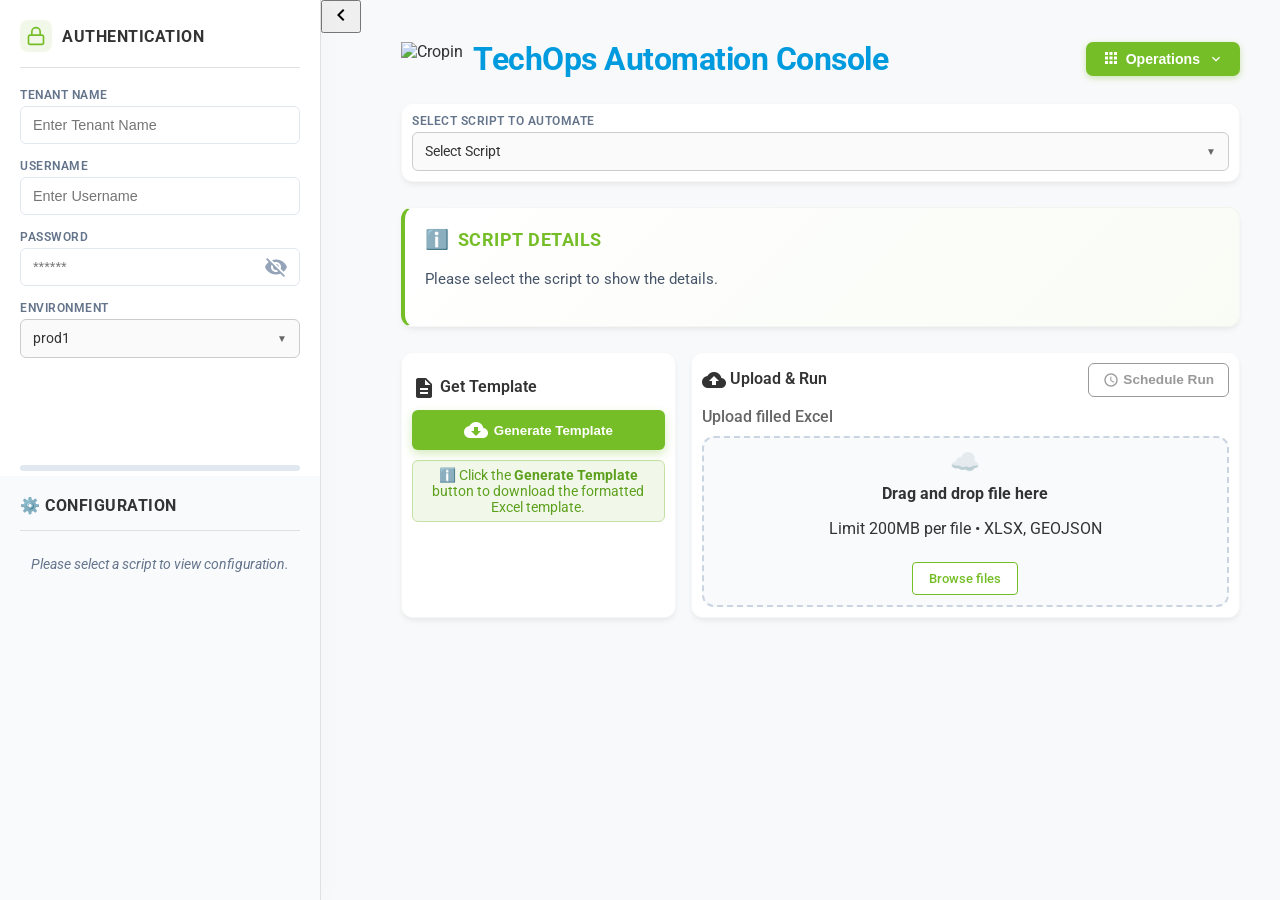
==== commit 174b2496: "Add Weekly Report config UI and safe restart config backup" ====
--- a/static/index.html
+++ b/static/index.html
@@ -253,9 +253,19 @@
                         <!-- Specific Config for Area_Audit_To_CA -->
                         <div id="area-audit-config">
                             <div class="input-group">
-                                <label for="area-unit-select">Area Unit</label>
-                                <input type="text" id="area-unit-select" placeholder="e.g. Hectare, Acre"
-                                    value="Hectare">
+                                <label for="fetch-unit-from-script">Fetch Unit from Company Settings?</label>
+                                <select id="fetch-unit-from-script" onchange="document.getElementById('manual-area-unit-group').style.display = this.value === 'no' ? 'block' : 'none'; document.getElementById('company-id-fetch-group').style.display = this.value === 'yes' ? 'block' : 'none';">
+                                    <option value="yes" selected>Yes (Default)</option>
+                                    <option value="no">No (Manual)</option>
+                                </select>
+                            </div>
+                            <div class="input-group" id="company-id-fetch-group">
+                                <label for="fetch-company-id">Company ID</label>
+                                <input type="text" id="fetch-company-id" value="1251" placeholder="e.g. 1251">
+                            </div>
+                            <div class="input-group" id="manual-area-unit-group" style="display: none;">
+                                <label for="area-unit-select">Manual Area Unit</label>
+                                <input type="text" id="area-unit-select" placeholder="e.g. Hectare, Acre" value="Hectare">
                             </div>
                             <div class="input-group">
                                 <label for="force-crop-audited">Set 'cropAudited' Value?</label>
@@ -371,6 +381,13 @@
                     </div>
                 </div>
             </div>
+        </div>
+
+        <!-- Desktop Sidebar Toggle Wrapper -->
+        <div class="desktop-toggle-wrapper" id="desktop-toggle-wrapper">
+            <button id="desktop-sidebar-toggle" class="desktop-toggle-btn" title="Toggle Sidebar">
+                <span class="material-icons" id="desktop-toggle-icon">chevron_left</span>
+            </button>
         </div>
 
         <!-- Main Content -->
@@ -397,6 +414,16 @@
                                 Deforestation
                             </a>
                             <div style="height:1px;background:#eee;margin:0 12px;"></div>
+                            <a href="/translation" style="display:flex;align-items:center;gap:10px;padding:11px 16px;text-decoration:none;color:#1a1a2e;font-size:0.88rem;font-weight:500;transition:background .12s;" onmouseover="this.style.background='#e3f2fd'" onmouseout="this.style.background=''">
+                                <span class="material-icons" style="font-size:1.1rem;color:#1976d2;">translate</span>
+                                Translation
+                            </a>
+                            <div style="height:1px;background:#eee;margin:0 12px;"></div>
+                            <a href="/housekeeping" style="display:flex;align-items:center;gap:10px;padding:11px 16px;text-decoration:none;color:#1a1a2e;font-size:0.88rem;font-weight:500;transition:background .12s;" onmouseover="this.style.background='#fff3e0'" onmouseout="this.style.background=''">
+                                <span class="material-icons" style="font-size:1.1rem;color:#f57c00;">cleaning_services</span>
+                                House Keeping
+                            </a>
+                            <div style="height:1px;background:#eee;margin:0 12px;"></div>
                             <button id="scheduled-list-btn" onclick="closeToolsMenu()" style="display:flex;align-items:center;gap:10px;padding:11px 16px;width:100%;background:none;border:none;color:#1a1a2e;font-size:0.88rem;font-weight:500;cursor:pointer;text-align:left;transition:background .12s;" onmouseover="this.style.background='#f5f0ff'" onmouseout="this.style.background=''">
                                 <span class="material-icons" style="font-size:1.1rem;color:#6a1b9a;">schedule</span>
                                 Scheduled List
@@ -405,6 +432,11 @@
                             <button id="backup-btn" onclick="closeToolsMenu()" style="display:flex;align-items:center;gap:10px;padding:11px 16px;width:100%;background:none;border:none;color:#1a1a2e;font-size:0.88rem;font-weight:500;cursor:pointer;text-align:left;transition:background .12s;" onmouseover="this.style.background='#f0f4ff'" onmouseout="this.style.background=''">
                                 <span class="material-icons" style="font-size:1.1rem;color:#1565c0;">backup</span>
                                 Backup Files
+                            </button>
+                            <div style="height:1px;background:#eee;margin:0 12px;"></div>
+                            <button id="weekly-report-nav-btn" onclick="closeToolsMenu()" style="display:flex;align-items:center;gap:10px;padding:11px 16px;width:100%;background:none;border:none;color:#1a1a2e;font-size:0.88rem;font-weight:500;cursor:pointer;text-align:left;transition:background .12s;" onmouseover="this.style.background='#f0f4ff'" onmouseout="this.style.background=''">
+                                <span class="material-icons" style="font-size:1.1rem;color:#d84315;">assessment</span>
+                                Weekly Report
                             </button>
                         </div>
                     </div>
@@ -501,10 +533,10 @@
                         <div class="cloud-icon">☁️</div>
                         <div class="drop-text">
                             <strong>Drag and drop file here</strong>
-                            <p>Limit 200MB per file • XLSX</p>
+                            <p>Limit 200MB per file • XLSX, GEOJSON</p>
                         </div>
                         <label for="file-upload" class="browse-btn">Browse files</label>
-                        <input type="file" id="file-upload" accept=".xlsx" hidden>
+                        <input type="file" id="file-upload" accept=".xlsx,.geojson,.json" hidden>
                     </div>
 
                     <!-- Run Action (Hidden until upload) -->
@@ -1087,15 +1119,67 @@
         </div>
     </div>
 
+    <!-- Weekly Report Modal -->
+    <div id="weekly-report-modal" class="modal" style="display:none;">
+        <div class="modal-content" style="max-width:600px; padding:20px;">
+            <div style="display: flex; justify-content: space-between; align-items: center; margin-bottom: 20px;">
+                <h2 style="margin:0;">Weekly Report</h2>
+                <span class="close" id="weekly-report-close">&times;</span>
+            </div>
+            
+            <p style="color:#555; margin-bottom: 20px; font-size: 0.95rem;">
+                This will query Jira for legacy issues (Overall + Last 4 weeks) and email the report.
+            </p>
+            
+            <div style="margin-bottom: 20px; border: 1px solid #e2e8f0; border-radius: 6px; overflow: hidden;">
+                <div id="weekly-report-config-toggle" style="background: #f8fafc; padding: 10px 15px; cursor: pointer; font-weight: 600; font-size: 0.9rem; color: #334155; display: flex; justify-content: space-between; align-items: center;">
+                    <span>⚙️ Configuration Settings</span>
+                    <span id="weekly-report-config-icon">▼</span>
+                </div>
+                <div id="weekly-report-config-body" style="display: none; padding: 15px; background: #ffffff;">
+                    <p style="font-size: 0.85rem; color: #64748b; margin-top: 0; margin-bottom: 10px;">
+                        If your config file was wiped out by a server restart, paste the JSON config here and hit Save.
+                    </p>
+                    <textarea id="weekly-report-config-text" rows="8" style="width: 100%; box-sizing: border-box; font-family: monospace; font-size: 0.85rem; padding: 10px; border: 1px solid #cbd5e1; border-radius: 4px; margin-bottom: 10px;"></textarea>
+                    <button class="btn-primary" id="weekly-report-save-config-btn" style="width: 100%; font-size: 0.9rem; padding: 8px;">
+                        Save Configuration
+                    </button>
+                    <div id="weekly-report-config-status" style="display:none; margin-top: 10px; font-size: 0.85rem; font-weight: 500;"></div>
+                </div>
+            </div>
+            
+            <div style="display: flex; gap: 15px; margin-bottom: 20px;">
+                <button class="btn-primary" id="weekly-report-fetch-btn" style="flex:1;">
+                    <span class="material-icons" style="font-size:1.1rem;">cloud_download</span> Fetch Data
+                </button>
+                <button class="btn-success" id="weekly-report-send-btn" style="flex:1; display:none;">
+                    <span class="material-icons" style="font-size:1.1rem;">send</span> Send Email Report
+                </button>
+            </div>
+            
+            <div id="weekly-report-status" style="display:none; margin-bottom:15px; font-weight:500;"></div>
+            
+            <div class="terminal-container" style="max-height:300px; margin-top:0; background: #1a1a2e; border-radius: 6px; overflow: hidden;">
+                <div class="terminal-header" style="background: #2a2a40; color: #fff; padding: 8px 12px; font-size: 12px; font-family: monospace;">
+                    <span>Logs</span>
+                </div>
+                <div id="weekly-report-console" class="terminal-content" style="max-height:250px; overflow-y:auto; font-size:13px; color:#e2e8f0; padding: 12px; font-family: monospace; line-height: 1.5;">
+                    <!-- Logs will appear here -->
+                </div>
+            </div>
+        </div>
+    </div>
+
     <!-- JS Modules — loaded in dependency order (defer preserves order) -->
     <script src="/static/js/ui.js" defer></script>
     <script src="/static/js/wake_lock.js" defer></script>
     <script src="/static/js/session.js" defer></script>
     <script src="/static/js/sse.js?v=2" defer></script>
-    <script src="/static/js/execution.js" defer></script>
+    <script src="/static/js/execution.js?v=4" defer></script>
     <script src="/static/js/backup.js" defer></script>
-    <script src="/static/js/app.js" defer></script>
+    <script src="/static/js/app.js?v=5" defer></script>
     <script src="/static/js/admin_logs.js?v=21" defer></script>
+    <script src="/static/js/weekly_report.js" defer></script>
 </body>
 
 </html>
